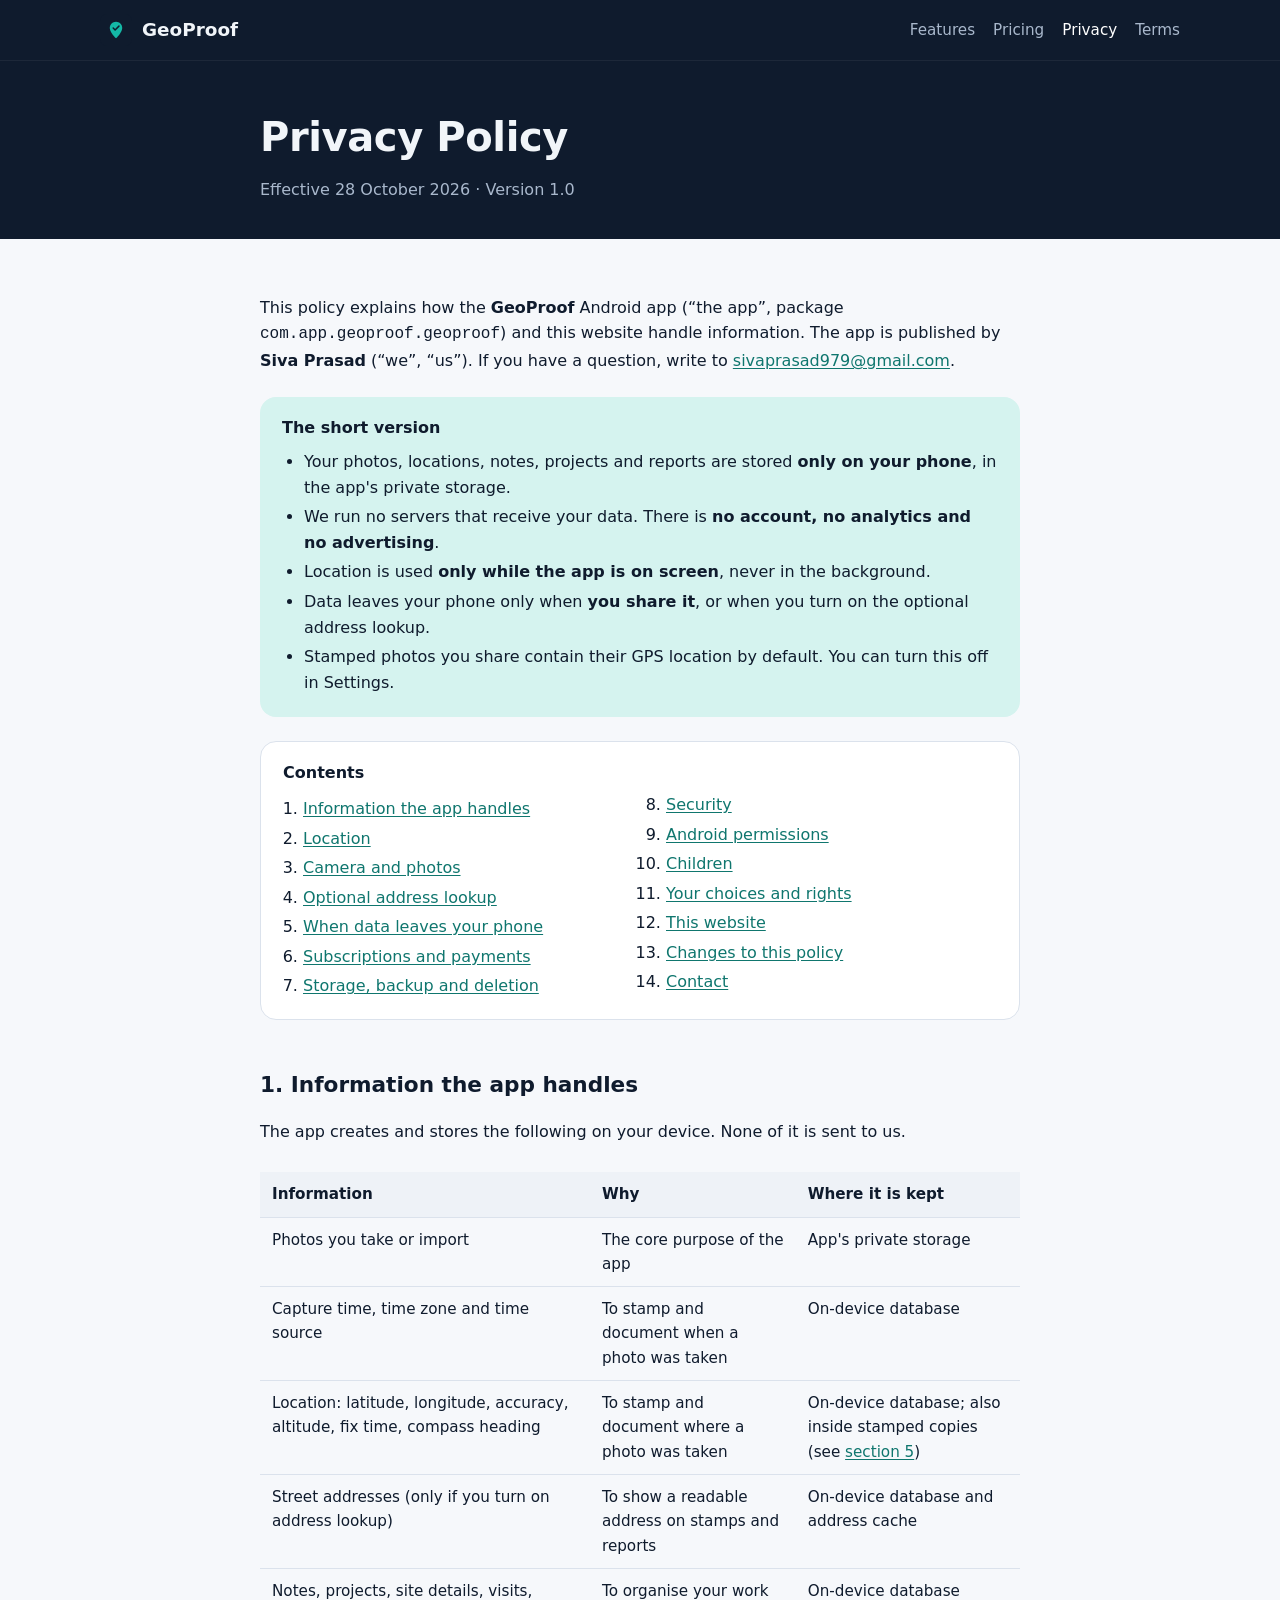
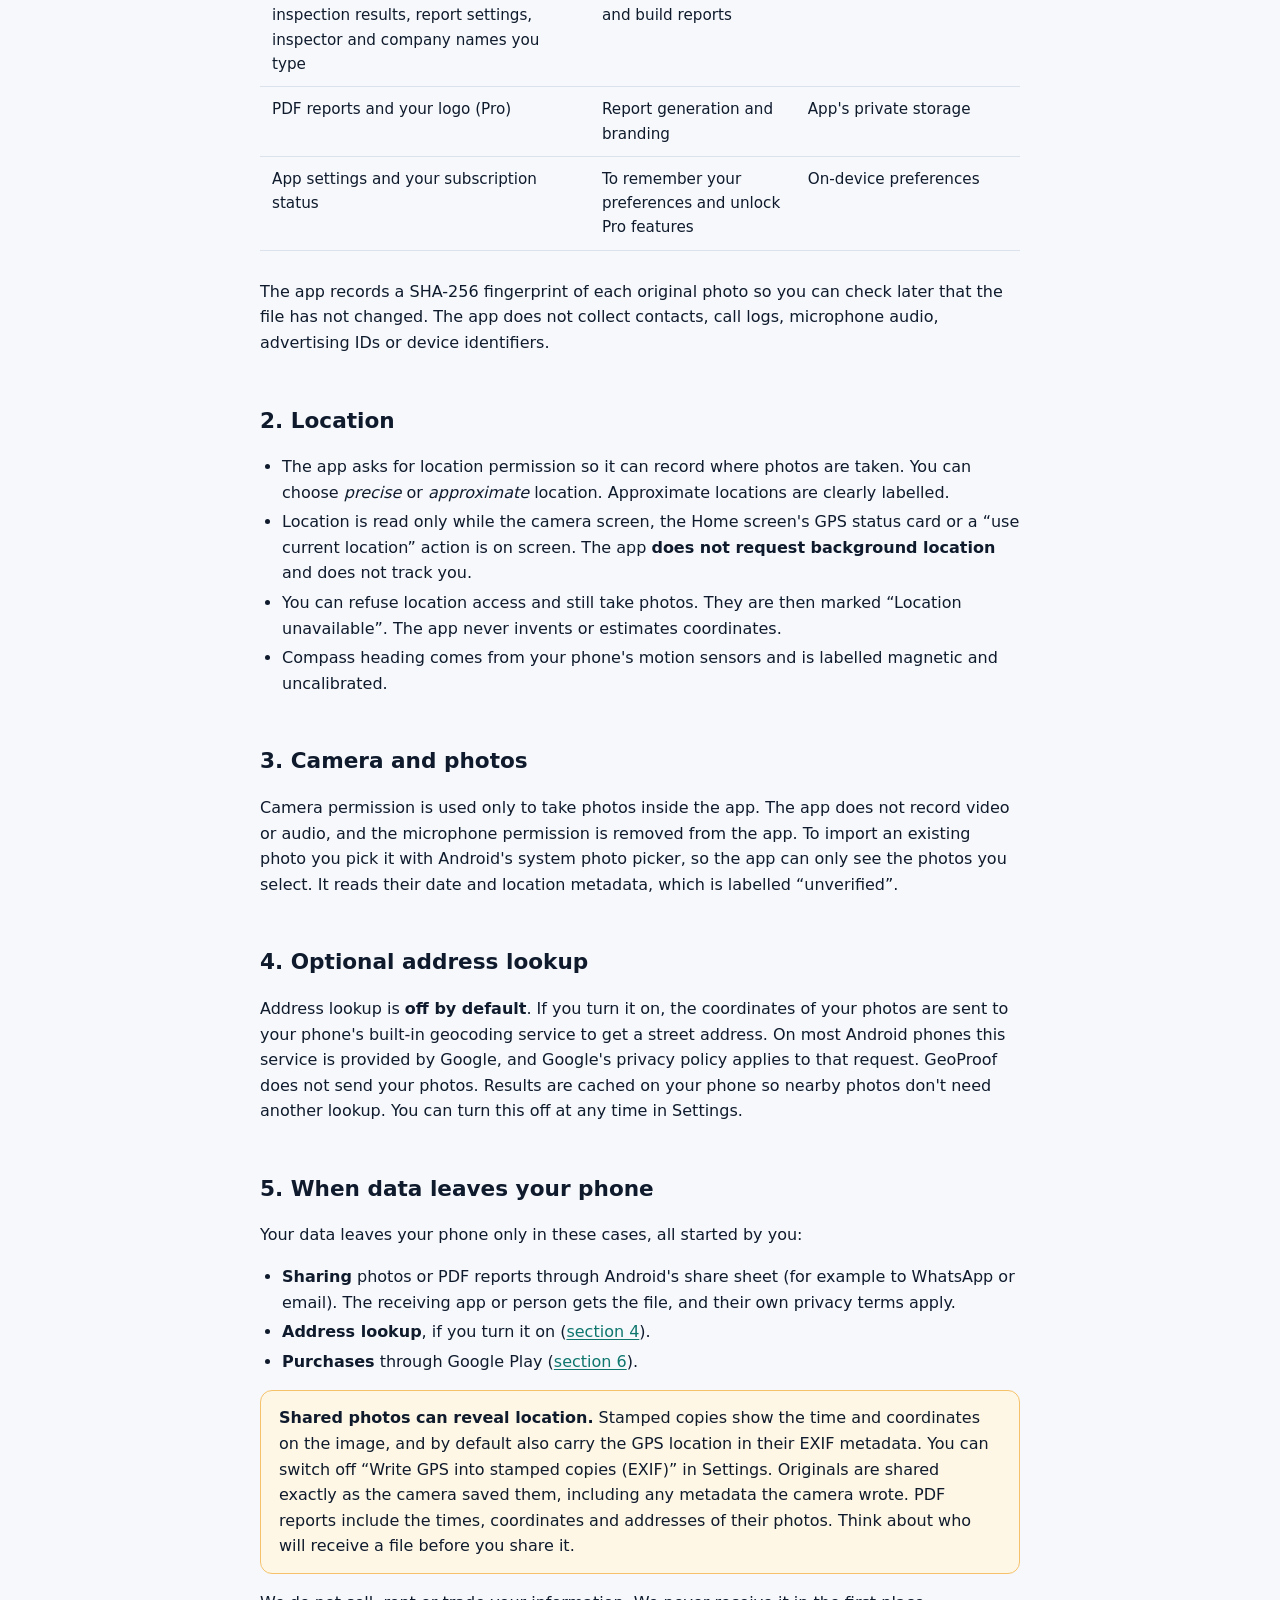
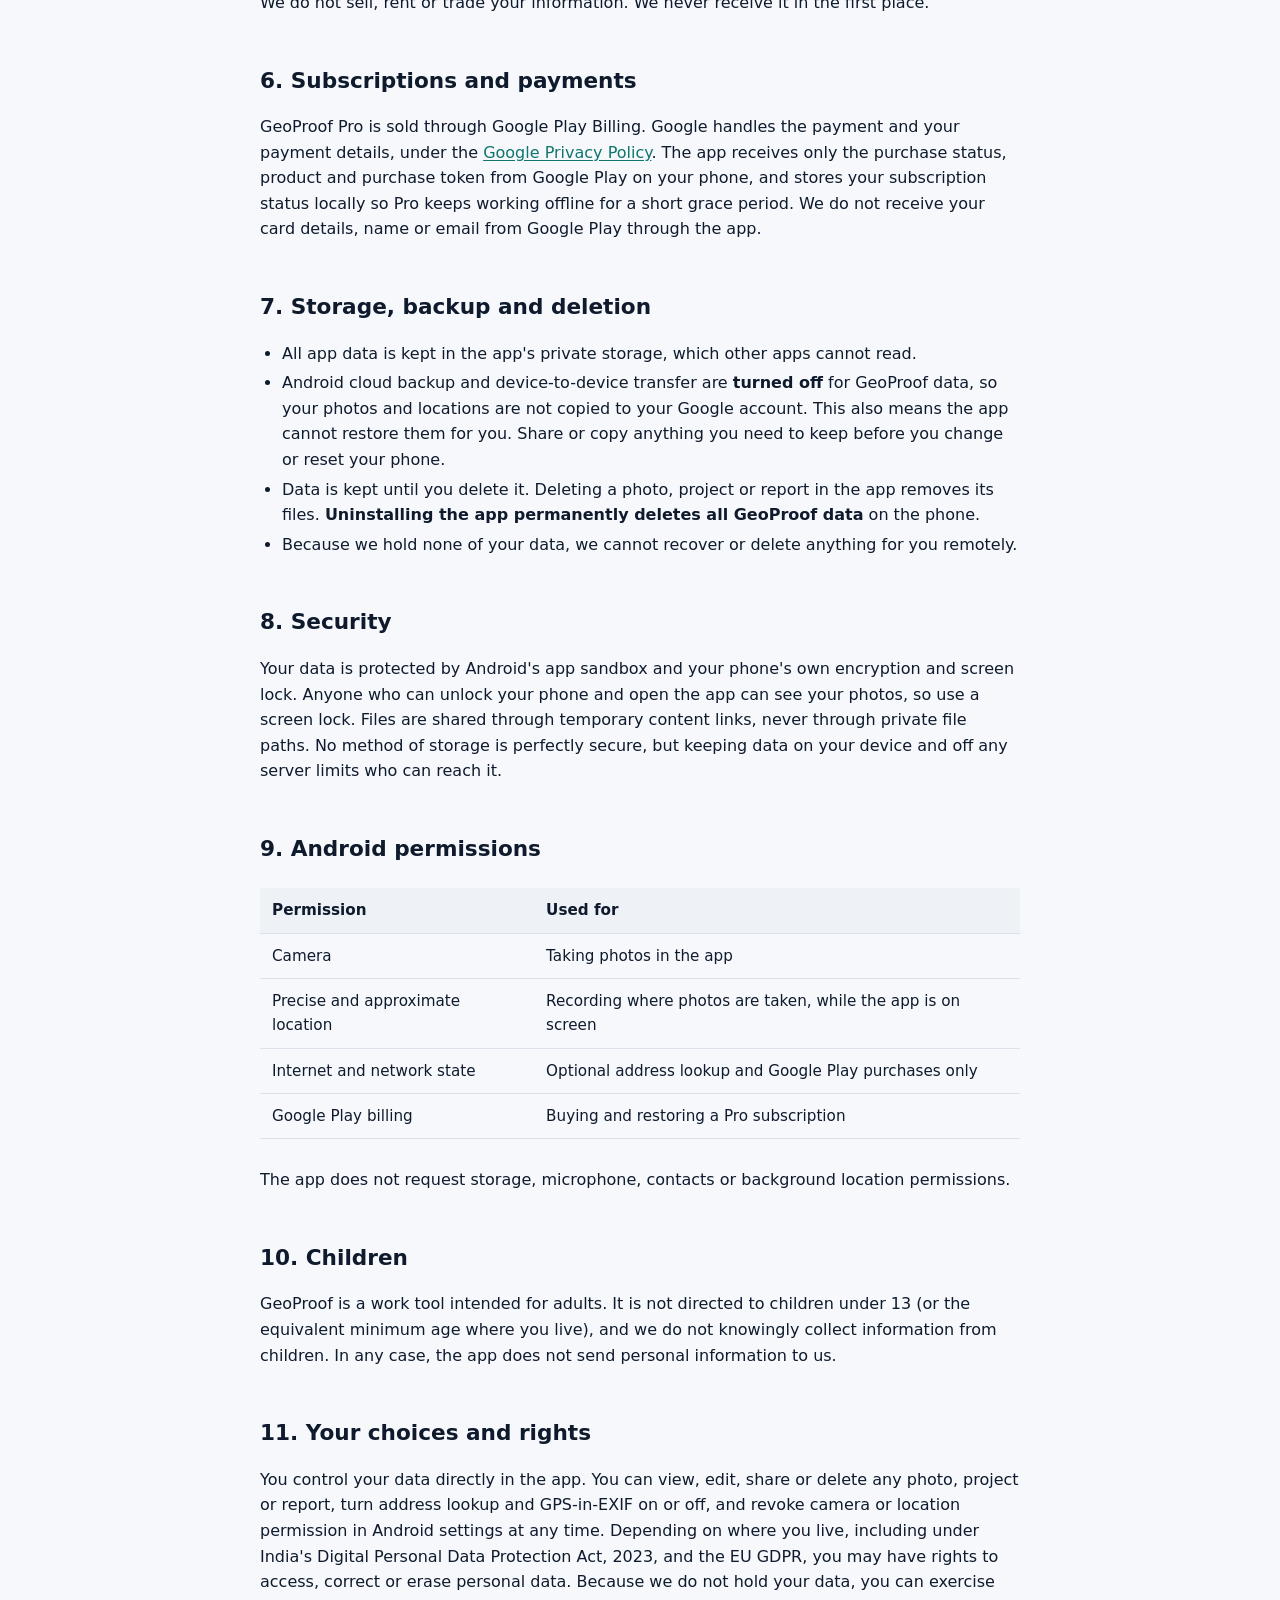
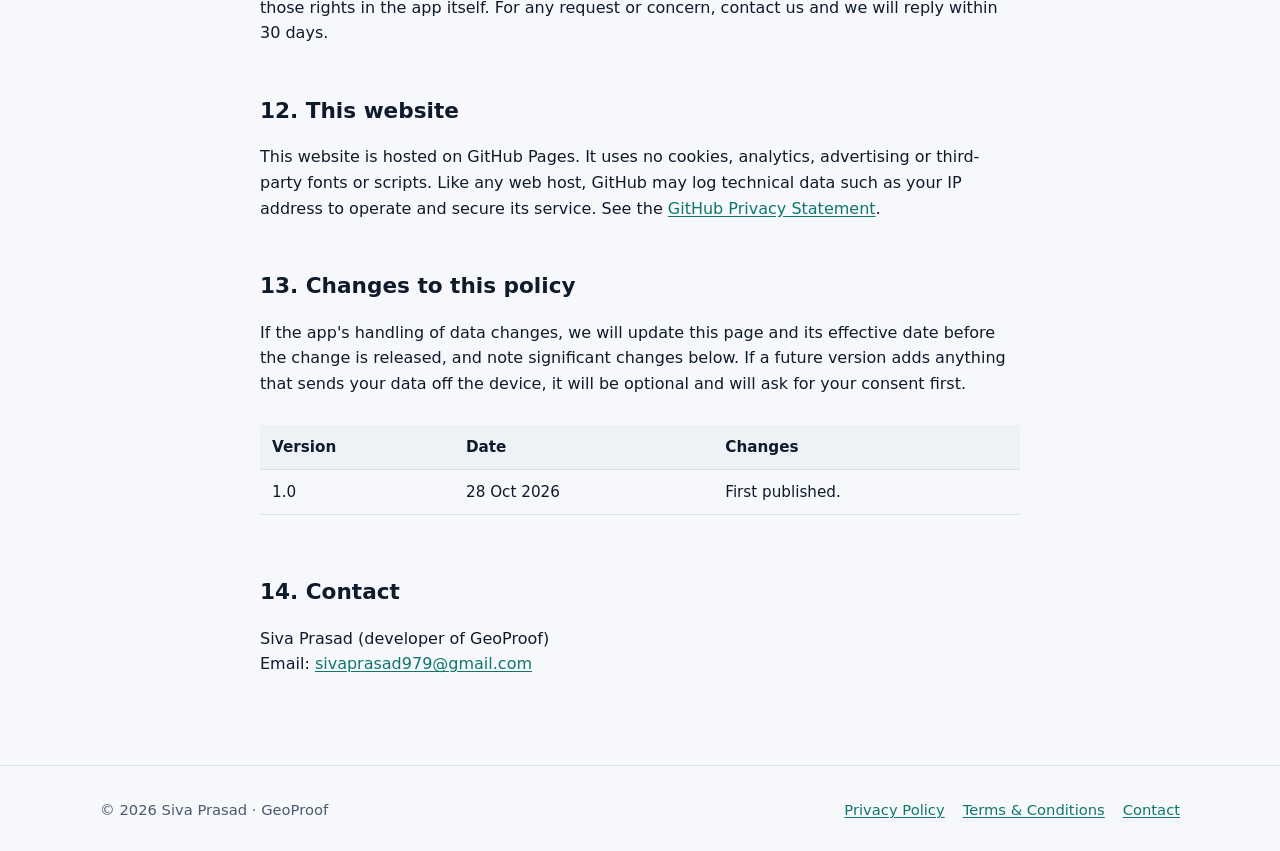
==== privacy.html @ 5bcc2a00 "Add GeoProof website, Privacy Policy and Terms Static site for GitHub Pages: landing page, privacy p" ====
<!doctype html>
<html lang="en">
<head>
  <meta charset="utf-8">
  <meta name="viewport" content="width=device-width, initial-scale=1">
  <title>Privacy Policy — GeoProof</title>
  <meta name="description" content="How the GeoProof app handles photos, location and other data. No account, no cloud upload, no analytics.">
  <meta name="theme-color" content="#0F1B2D">
  <link rel="icon" href="assets/icon.svg" type="image/svg+xml">
  <link rel="stylesheet" href="assets/style.css">
</head>
<body>
<a class="skip" href="#main">Skip to content</a>

<header class="site-header">
  <div class="wrap">
    <a class="brand" href="./"><img src="assets/icon.svg" alt="" width="32" height="32">GeoProof</a>
    <nav class="nav" aria-label="Main">
      <a href="./#features">Features</a>
      <a href="./#pricing">Pricing</a>
      <a href="privacy.html" aria-current="page">Privacy</a>
      <a href="terms.html">Terms</a>
    </nav>
  </div>
</header>

<main id="main">
  <div class="doc-hero">
    <div class="narrow">
      <h1>Privacy Policy</h1>
      <p>Effective 28 October 2026 · Version 1.0</p>
    </div>
  </div>

  <article class="doc narrow">
    <p>This policy explains how the <strong>GeoProof</strong> Android app (“the app”, package
      <code>com.app.geoproof.geoproof</code>) and this website handle information. The app is published by
      <strong>Siva Prasad</strong> (“we”, “us”). If you have a question, write to
      <a href="mailto:sivaprasad979@gmail.com">sivaprasad979@gmail.com</a>.</p>

    <div class="summary">
      <strong>The short version</strong>
      <ul>
        <li>Your photos, locations, notes, projects and reports are stored <strong>only on your phone</strong>, in the app's private storage.</li>
        <li>We run no servers that receive your data. There is <strong>no account, no analytics and no advertising</strong>.</li>
        <li>Location is used <strong>only while the app is on screen</strong>, never in the background.</li>
        <li>Data leaves your phone only when <strong>you share it</strong>, or when you turn on the optional address lookup.</li>
        <li>Stamped photos you share contain their GPS location by default. You can turn this off in Settings.</li>
      </ul>
    </div>

    <nav class="toc" aria-label="Contents">
      <strong>Contents</strong>
      <ol>
        <li><a href="#data">Information the app handles</a></li>
        <li><a href="#location">Location</a></li>
        <li><a href="#camera">Camera and photos</a></li>
        <li><a href="#address">Optional address lookup</a></li>
        <li><a href="#sharing">When data leaves your phone</a></li>
        <li><a href="#purchases">Subscriptions and payments</a></li>
        <li><a href="#storage">Storage, backup and deletion</a></li>
        <li><a href="#security">Security</a></li>
        <li><a href="#permissions">Android permissions</a></li>
        <li><a href="#children">Children</a></li>
        <li><a href="#rights">Your choices and rights</a></li>
        <li><a href="#website">This website</a></li>
        <li><a href="#changes">Changes to this policy</a></li>
        <li><a href="#contact">Contact</a></li>
      </ol>
    </nav>

    <h2 id="data">1. Information the app handles</h2>
    <p>The app creates and stores the following on your device. None of it is sent to us.</p>
    <div class="table-wrap">
      <table>
        <thead><tr><th>Information</th><th>Why</th><th>Where it is kept</th></tr></thead>
        <tbody>
          <tr><td>Photos you take or import</td><td>The core purpose of the app</td><td>App's private storage</td></tr>
          <tr><td>Capture time, time zone and time source</td><td>To stamp and document when a photo was taken</td><td>On-device database</td></tr>
          <tr><td>Location: latitude, longitude, accuracy, altitude, fix time, compass heading</td><td>To stamp and document where a photo was taken</td><td>On-device database; also inside stamped copies (see <a href="#sharing">section 5</a>)</td></tr>
          <tr><td>Street addresses (only if you turn on address lookup)</td><td>To show a readable address on stamps and reports</td><td>On-device database and address cache</td></tr>
          <tr><td>Notes, projects, site details, visits, inspection results, report settings, inspector and company names you type</td><td>To organise your work and build reports</td><td>On-device database</td></tr>
          <tr><td>PDF reports and your logo (Pro)</td><td>Report generation and branding</td><td>App's private storage</td></tr>
          <tr><td>App settings and your subscription status</td><td>To remember your preferences and unlock Pro features</td><td>On-device preferences</td></tr>
        </tbody>
      </table>
    </div>
    <p>The app records a SHA-256 fingerprint of each original photo so you can check later that the file has not changed.
      The app does not collect contacts, call logs, microphone audio, advertising IDs or device identifiers.</p>

    <h2 id="location">2. Location</h2>
    <ul>
      <li>The app asks for location permission so it can record where photos are taken. You can choose
        <em>precise</em> or <em>approximate</em> location. Approximate locations are clearly labelled.</li>
      <li>Location is read only while the camera screen, the Home screen's GPS status card or a
        “use current location” action is on screen. The app <strong>does not request background location</strong>
        and does not track you.</li>
      <li>You can refuse location access and still take photos. They are then marked “Location unavailable”.
        The app never invents or estimates coordinates.</li>
      <li>Compass heading comes from your phone's motion sensors and is labelled magnetic and uncalibrated.</li>
    </ul>

    <h2 id="camera">3. Camera and photos</h2>
    <p>Camera permission is used only to take photos inside the app. The app does not record video or audio, and
      the microphone permission is removed from the app. To import an existing photo you pick it with Android's
      system photo picker, so the app can only see the photos you select. It reads their date and location metadata,
      which is labelled “unverified”.</p>

    <h2 id="address">4. Optional address lookup</h2>
    <p>Address lookup is <strong>off by default</strong>. If you turn it on, the coordinates of your photos are sent to
      your phone's built-in geocoding service to get a street address. On most Android phones this service is
      provided by Google, and Google's privacy policy applies to that request. GeoProof does not send your photos.
      Results are cached on your phone so nearby photos don't need another lookup. You can turn this off at any
      time in Settings.</p>

    <h2 id="sharing">5. When data leaves your phone</h2>
    <p>Your data leaves your phone only in these cases, all started by you:</p>
    <ul>
      <li><strong>Sharing</strong> photos or PDF reports through Android's share sheet (for example to WhatsApp or
        email). The receiving app or person gets the file, and their own privacy terms apply.</li>
      <li><strong>Address lookup</strong>, if you turn it on (<a href="#address">section 4</a>).</li>
      <li><strong>Purchases</strong> through Google Play (<a href="#purchases">section 6</a>).</li>
    </ul>
    <div class="callout">
      <strong>Shared photos can reveal location.</strong> Stamped copies show the time and coordinates on the image,
      and by default also carry the GPS location in their EXIF metadata. You can switch off “Write GPS into stamped
      copies (EXIF)” in Settings. Originals are shared exactly as the camera saved them, including any metadata the camera
      wrote. PDF reports include the times, coordinates and addresses of their photos. Think about who will receive a
      file before you share it.
    </div>
    <p>We do not sell, rent or trade your information. We never receive it in the first place.</p>

    <h2 id="purchases">6. Subscriptions and payments</h2>
    <p>GeoProof Pro is sold through Google Play Billing. Google handles the payment and your payment details, under
      the <a href="https://policies.google.com/privacy" rel="noopener">Google Privacy Policy</a>. The app receives only
      the purchase status, product and purchase token from Google Play on your phone, and stores your subscription
      status locally so Pro keeps working offline for a short grace period. We do not receive your card details, name
      or email from Google Play through the app.</p>

    <h2 id="storage">7. Storage, backup and deletion</h2>
    <ul>
      <li>All app data is kept in the app's private storage, which other apps cannot read.</li>
      <li>Android cloud backup and device-to-device transfer are <strong>turned off</strong> for GeoProof data, so your
        photos and locations are not copied to your Google account. This also means the app cannot restore them
        for you. Share or copy anything you need to keep before you change or reset your phone.</li>
      <li>Data is kept until you delete it. Deleting a photo, project or report in the app removes its files.
        <strong>Uninstalling the app permanently deletes all GeoProof data</strong> on the phone.</li>
      <li>Because we hold none of your data, we cannot recover or delete anything for you remotely.</li>
    </ul>

    <h2 id="security">8. Security</h2>
    <p>Your data is protected by Android's app sandbox and your phone's own encryption and screen lock. Anyone who can
      unlock your phone and open the app can see your photos, so use a screen lock. Files are shared through temporary
      content links, never through private file paths. No method of storage is perfectly secure, but keeping data on
      your device and off any server limits who can reach it.</p>

    <h2 id="permissions">9. Android permissions</h2>
    <div class="table-wrap">
      <table>
        <thead><tr><th>Permission</th><th>Used for</th></tr></thead>
        <tbody>
          <tr><td>Camera</td><td>Taking photos in the app</td></tr>
          <tr><td>Precise and approximate location</td><td>Recording where photos are taken, while the app is on screen</td></tr>
          <tr><td>Internet and network state</td><td>Optional address lookup and Google Play purchases only</td></tr>
          <tr><td>Google Play billing</td><td>Buying and restoring a Pro subscription</td></tr>
        </tbody>
      </table>
    </div>
    <p>The app does not request storage, microphone, contacts or background location permissions.</p>

    <h2 id="children">10. Children</h2>
    <p>GeoProof is a work tool intended for adults. It is not directed to children under 13 (or the equivalent minimum
      age where you live), and we do not knowingly collect information from children. In any case, the app does not
      send personal information to us.</p>

    <h2 id="rights">11. Your choices and rights</h2>
    <p>You control your data directly in the app. You can view, edit, share or delete any photo, project or report,
      turn address lookup and GPS-in-EXIF on or off, and revoke camera or location permission in Android settings at any
      time. Depending on where you live, including under India's Digital Personal Data Protection Act, 2023, and the EU
      GDPR, you may have rights to access, correct or erase personal data. Because we do not hold your data, you can
      exercise those rights in the app itself. For any request or concern, contact us and we will reply within 30 days.</p>

    <h2 id="website">12. This website</h2>
    <p>This website is hosted on GitHub Pages. It uses no cookies, analytics, advertising or third-party fonts or
      scripts. Like any web host, GitHub may log technical data such as your IP address to operate and secure its
      service. See the <a href="https://docs.github.com/en/site-policy/privacy-policies/github-general-privacy-statement" rel="noopener">GitHub Privacy Statement</a>.</p>

    <h2 id="changes">13. Changes to this policy</h2>
    <p>If the app's handling of data changes, we will update this page and its effective date before the change is
      released, and note significant changes below. If a future version adds anything that sends your data off the
      device, it will be optional and will ask for your consent first.</p>
    <div class="table-wrap">
      <table>
        <thead><tr><th>Version</th><th>Date</th><th>Changes</th></tr></thead>
        <tbody>
          <tr><td>1.0</td><td>28 Oct 2026</td><td>First published.</td></tr>
        </tbody>
      </table>
    </div>

    <h2 id="contact">14. Contact</h2>
    <p>Siva Prasad (developer of GeoProof)<br>
      Email: <a href="mailto:sivaprasad979@gmail.com">sivaprasad979@gmail.com</a></p>
  </article>
</main>

<footer class="site-footer">
  <div class="wrap">
    <span>© 2026 Siva Prasad · GeoProof</span>
    <nav aria-label="Legal">
      <a href="privacy.html" aria-current="page">Privacy Policy</a>
      <a href="terms.html">Terms &amp; Conditions</a>
      <a href="mailto:sivaprasad979@gmail.com">Contact</a>
    </nav>
  </div>
</footer>
</body>
</html>
---- assets/style.css ----
/* GeoProof website. No external fonts, scripts or trackers by design. */
:root {
  --bg: #f6f8fb;
  --surface: #ffffff;
  --surface-2: #eef2f7;
  --text: #0f1b2d;
  --muted: #4a5a70;
  --border: #dbe2ec;
  --accent: #0f766e;
  --accent-strong: #0b5e58;
  --accent-soft: #d5f3ef;
  --hero-bg: #0f1b2d;
  --hero-text: #f1f5f9;
  --hero-muted: #a9b8cc;
  --teal: #14b8a6;
  --warn-bg: #fff7e6;
  --warn-border: #f5c26b;
  --radius: 16px;
  --shadow: 0 1px 2px rgb(15 27 45 / 6%), 0 8px 24px rgb(15 27 45 / 8%);
  color-scheme: light;
}

@media (prefers-color-scheme: dark) {
  :root {
    --bg: #0b1422;
    --surface: #13213a;
    --surface-2: #16263d;
    --text: #e8eef6;
    --muted: #a9b8cc;
    --border: #22344f;
    --accent: #2dd4bf;
    --accent-strong: #5eead4;
    --accent-soft: #123b3d;
    --hero-bg: #0f1b2d;
    --warn-bg: #2a2212;
    --warn-border: #8a6a24;
    --shadow: 0 1px 2px rgb(0 0 0 / 30%), 0 8px 24px rgb(0 0 0 / 25%);
    color-scheme: dark;
  }
}

*, *::before, *::after { box-sizing: border-box; }

html { -webkit-text-size-adjust: 100%; }

body {
  margin: 0;
  background: var(--bg);
  color: var(--text);
  font: 16px/1.6 system-ui, -apple-system, "Segoe UI", Roboto, "Noto Sans", "Noto Sans Telugu", sans-serif;
}

img { max-width: 100%; height: auto; display: block; }

a { color: var(--accent); text-underline-offset: 2px; }
a:hover { color: var(--accent-strong); }

:focus-visible { outline: 3px solid var(--teal); outline-offset: 2px; border-radius: 4px; }

.skip {
  position: absolute; left: -999px; top: 8px;
  background: var(--surface); padding: 8px 12px; border-radius: 8px;
}
.skip:focus { left: 8px; z-index: 10; }

.wrap { width: min(1080px, 100% - 32px); margin-inline: auto; }
.narrow { width: min(760px, 100% - 32px); margin-inline: auto; }

/* Header */
.site-header {
  background: var(--hero-bg);
  color: var(--hero-text);
  border-bottom: 1px solid rgb(255 255 255 / 6%);
}
.site-header .wrap {
  display: flex; align-items: center; justify-content: space-between;
  gap: 16px; padding-block: 14px; flex-wrap: wrap;
}
.brand {
  display: flex; align-items: center; gap: 10px;
  color: var(--hero-text); text-decoration: none; font-weight: 700; font-size: 1.15rem;
}
.brand img { width: 32px; height: 32px; }
.brand:hover { color: #fff; }
.nav { display: flex; gap: 4px 18px; flex-wrap: wrap; }
.nav a { color: var(--hero-muted); text-decoration: none; font-size: .95rem; }
.nav a:hover, .nav a[aria-current="page"] { color: #fff; }

/* Hero */
.hero { background: var(--hero-bg); color: var(--hero-text); padding: 56px 0 72px; overflow: hidden; }
.hero .wrap { display: grid; grid-template-columns: 1.15fr .85fr; gap: 48px; align-items: center; }
.eyebrow {
  display: inline-block; font-size: .8rem; letter-spacing: .08em; text-transform: uppercase;
  color: var(--teal); font-weight: 700; margin-bottom: 12px;
}
.hero h1 { font-size: clamp(2rem, 5vw, 3.2rem); line-height: 1.12; margin: 0 0 16px; letter-spacing: -.02em; }
.hero p.lead { color: var(--hero-muted); font-size: 1.15rem; margin: 0 0 28px; max-width: 34em; }
.cta { display: flex; gap: 12px; flex-wrap: wrap; align-items: center; }
.btn {
  display: inline-flex; align-items: center; gap: 8px;
  padding: 12px 20px; border-radius: 12px; font-weight: 600; text-decoration: none;
  border: 1px solid transparent;
}
.btn-primary { background: var(--teal); color: #062925; }
.btn-primary:hover { background: #2dd4bf; color: #062925; }
.btn-ghost { border-color: rgb(255 255 255 / 20%); color: var(--hero-text); }
.btn-ghost:hover { border-color: rgb(255 255 255 / 45%); color: #fff; }
.badge-soon {
  font-size: .85rem; color: var(--hero-muted); padding: 6px 10px;
  border: 1px dashed rgb(255 255 255 / 25%); border-radius: 999px;
}
.trust { display: flex; flex-wrap: wrap; gap: 8px 20px; margin-top: 28px; padding: 0; list-style: none; color: var(--hero-muted); font-size: .92rem; }
.trust li::before { content: "✓ "; color: var(--teal); font-weight: 700; }

.phone {
  justify-self: center; width: min(300px, 100%);
  border-radius: 34px; padding: 10px; background: #050b14;
  box-shadow: 0 30px 60px rgb(0 0 0 / 45%), inset 0 0 0 1px rgb(255 255 255 / 8%);
}
.phone img { border-radius: 26px; aspect-ratio: 540 / 1100; }

/* Sections */
section { padding: 72px 0; }
section.alt { background: var(--surface-2); }
.section-head { max-width: 640px; margin-bottom: 36px; }
.section-head h2 { font-size: clamp(1.6rem, 3.5vw, 2.2rem); line-height: 1.2; margin: 0 0 10px; letter-spacing: -.01em; }
.section-head p { color: var(--muted); margin: 0; font-size: 1.05rem; }

.grid { display: grid; gap: 16px; grid-template-columns: repeat(3, 1fr); }
.card {
  background: var(--surface); border: 1px solid var(--border); border-radius: var(--radius);
  padding: 22px; box-shadow: var(--shadow);
}
.card h3 { margin: 10px 0 6px; font-size: 1.08rem; }
.card p { margin: 0; color: var(--muted); font-size: .97rem; }
.icon {
  width: 40px; height: 40px; border-radius: 10px; display: grid; place-items: center;
  background: var(--accent-soft); color: var(--accent);
}
.icon svg { width: 22px; height: 22px; }

.shots { display: grid; grid-template-columns: repeat(4, 1fr); gap: 20px; }
.shots figure { margin: 0; }
.shots img {
  border-radius: 20px; border: 1px solid var(--border); box-shadow: var(--shadow);
  aspect-ratio: 540 / 1100; width: 100%;
}
.shots figcaption { text-align: center; color: var(--muted); font-size: .9rem; margin-top: 10px; }

.split { display: grid; grid-template-columns: 1fr 1fr; gap: 40px; align-items: start; }
.checklist { list-style: none; padding: 0; margin: 0; display: grid; gap: 12px; }
.checklist li { padding-left: 30px; position: relative; }
.checklist li::before {
  content: ""; position: absolute; left: 0; top: .3em; width: 18px; height: 18px; border-radius: 50%;
  background: var(--accent-soft) url("data:image/svg+xml,%3Csvg xmlns='http://www.w3.org/2000/svg' viewBox='0 0 24 24'%3E%3Cpath d='M6 12.5l4 4 8-9' fill='none' stroke='%230f766e' stroke-width='3' stroke-linecap='round' stroke-linejoin='round'/%3E%3C/svg%3E") center/12px no-repeat;
}
.stamp-demo {
  background: #1b2433; border-radius: var(--radius); padding: 20px; color: #fff;
  font: 600 .95rem/1.5 ui-monospace, "Cascadia Mono", Consolas, monospace;
  border: 1px solid var(--border);
}
.stamp-demo .row { background: rgb(0 0 0 / 55%); border-radius: 8px; padding: 10px 12px; margin-top: 10px; }
.stamp-demo .warn { color: #fbbf24; }
.stamp-demo small { display: block; color: #94a3b8; font: 400 .85rem/1.4 system-ui, sans-serif; margin-bottom: 4px; }

/* Pricing */
.plans { display: grid; grid-template-columns: repeat(3, 1fr); gap: 16px; }
.plan h3 { margin: 0 0 4px; }
.price { font-size: 2rem; font-weight: 800; margin: 6px 0 2px; letter-spacing: -.02em; }
.price small { font-size: .95rem; font-weight: 500; color: var(--muted); }
.plan ul { padding-left: 18px; margin: 14px 0 0; color: var(--muted); }
.plan.featured { border: 2px solid var(--accent); }
.note { color: var(--muted); font-size: .9rem; margin-top: 18px; }

/* Legal pages */
.doc-hero { background: var(--hero-bg); color: var(--hero-text); padding: 44px 0 36px; }
.doc-hero h1 { margin: 0 0 8px; font-size: clamp(1.8rem, 4vw, 2.5rem); letter-spacing: -.01em; }
.doc-hero p { margin: 0; color: var(--hero-muted); }
.doc { padding: 40px 0 72px; }
.doc h2 { font-size: 1.35rem; margin: 40px 0 10px; padding-top: 8px; scroll-margin-top: 16px; }
.doc h3 { font-size: 1.08rem; margin: 24px 0 8px; }
.doc p, .doc li { color: var(--text); }
.doc ul { padding-left: 22px; }
.doc li { margin: 4px 0; }
.toc {
  background: var(--surface); border: 1px solid var(--border); border-radius: var(--radius); padding: 18px 22px;
}
.toc strong { display: block; margin-bottom: 6px; }
.toc ol { margin: 0; padding-left: 20px; columns: 2; column-gap: 32px; }
.summary {
  background: var(--accent-soft); border-radius: var(--radius); padding: 18px 22px; margin: 24px 0;
}
.summary ul { margin: 8px 0 0; }
.callout {
  background: var(--warn-bg); border: 1px solid var(--warn-border); border-radius: 12px; padding: 14px 18px; margin: 16px 0;
}
.table-wrap { overflow-x: auto; }
table { width: 100%; border-collapse: collapse; font-size: .95rem; margin: 12px 0; }
th, td { text-align: left; padding: 10px 12px; border-bottom: 1px solid var(--border); vertical-align: top; }
th { background: var(--surface-2); font-weight: 600; }

/* Footer */
.site-footer { border-top: 1px solid var(--border); padding: 32px 0; color: var(--muted); font-size: .92rem; }
.site-footer .wrap { display: flex; justify-content: space-between; gap: 16px; flex-wrap: wrap; }
.site-footer nav { display: flex; gap: 18px; flex-wrap: wrap; }

@media (max-width: 860px) {
  .hero .wrap, .split { grid-template-columns: 1fr; }
  .phone { width: min(260px, 80%); }
  .grid, .plans { grid-template-columns: 1fr; }
  .shots { grid-template-columns: repeat(2, 1fr); }
  .toc ol { columns: 1; }
  section { padding: 56px 0; }
}

@media print {
  .site-header, .site-footer, .toc, .skip { display: none; }
  .doc-hero { background: none; color: #000; padding: 0; }
  .doc-hero p { color: #333; }
  body { background: #fff; color: #000; }
}
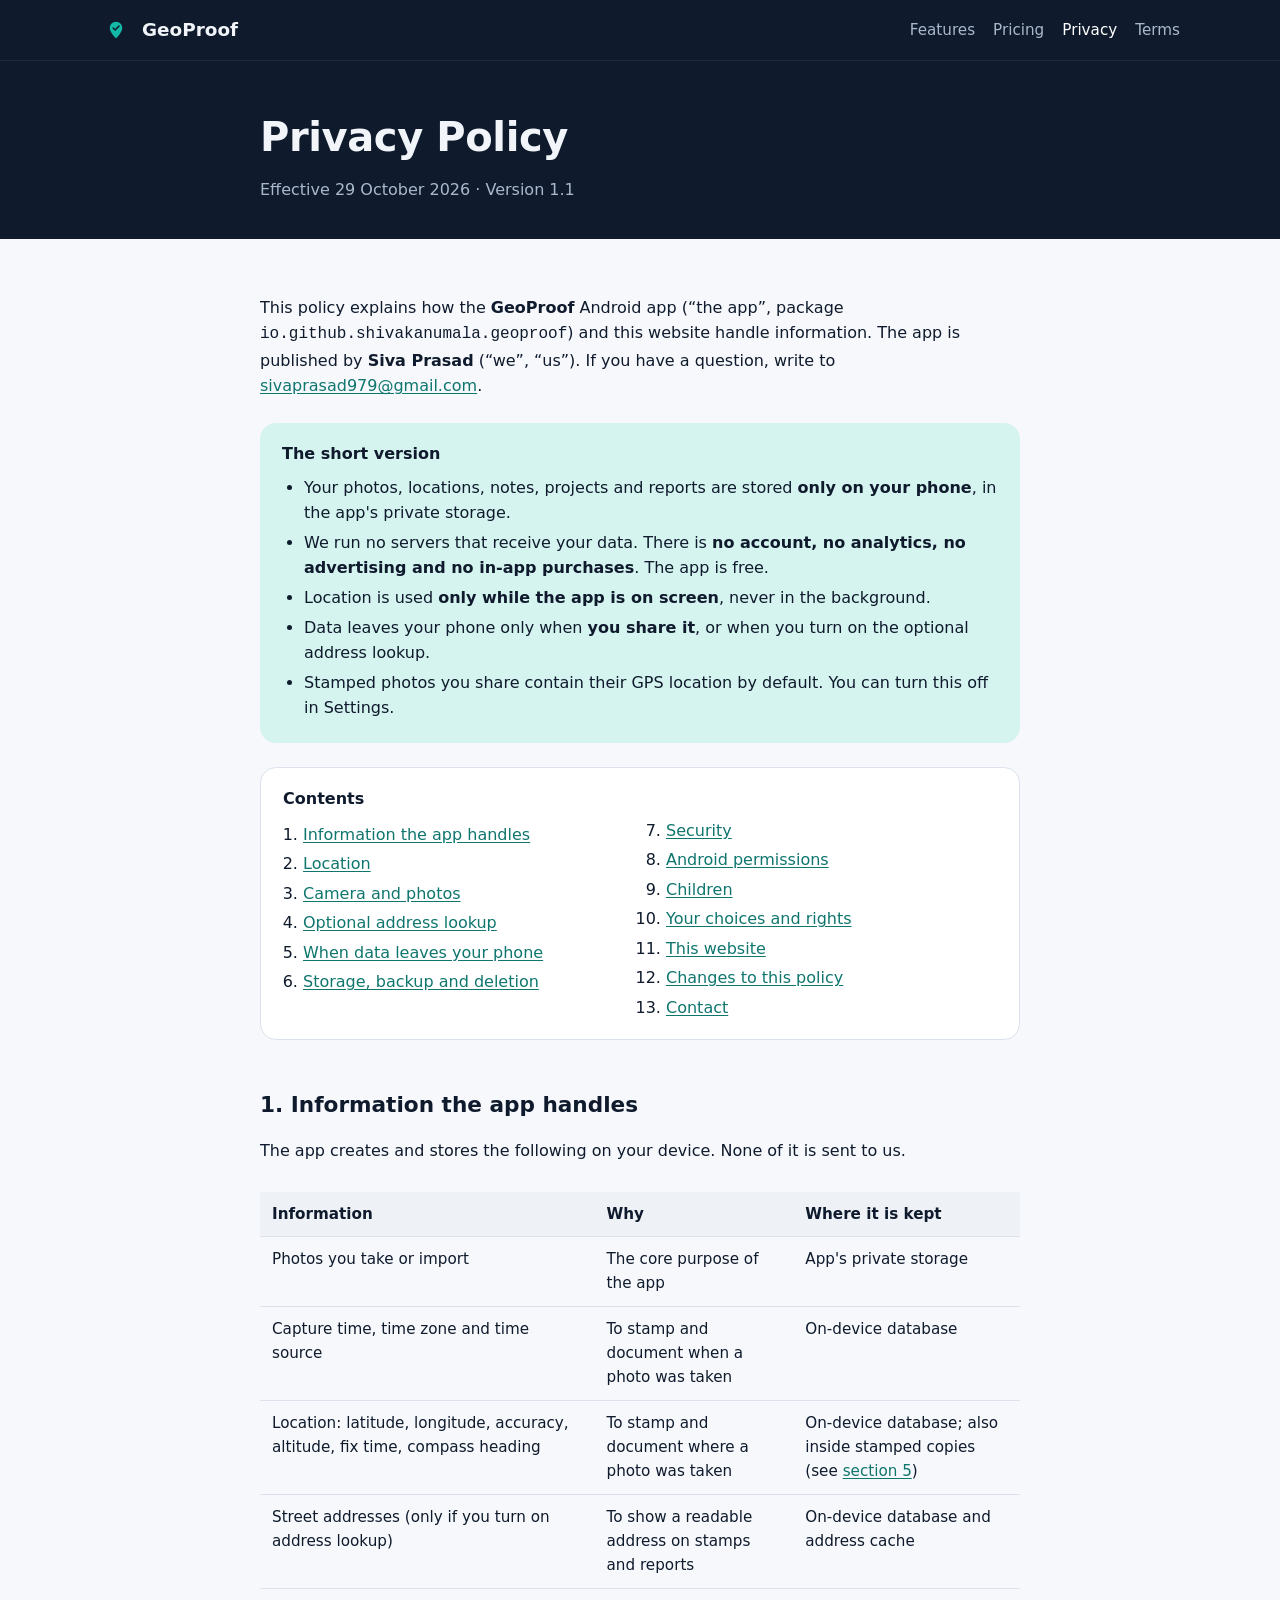
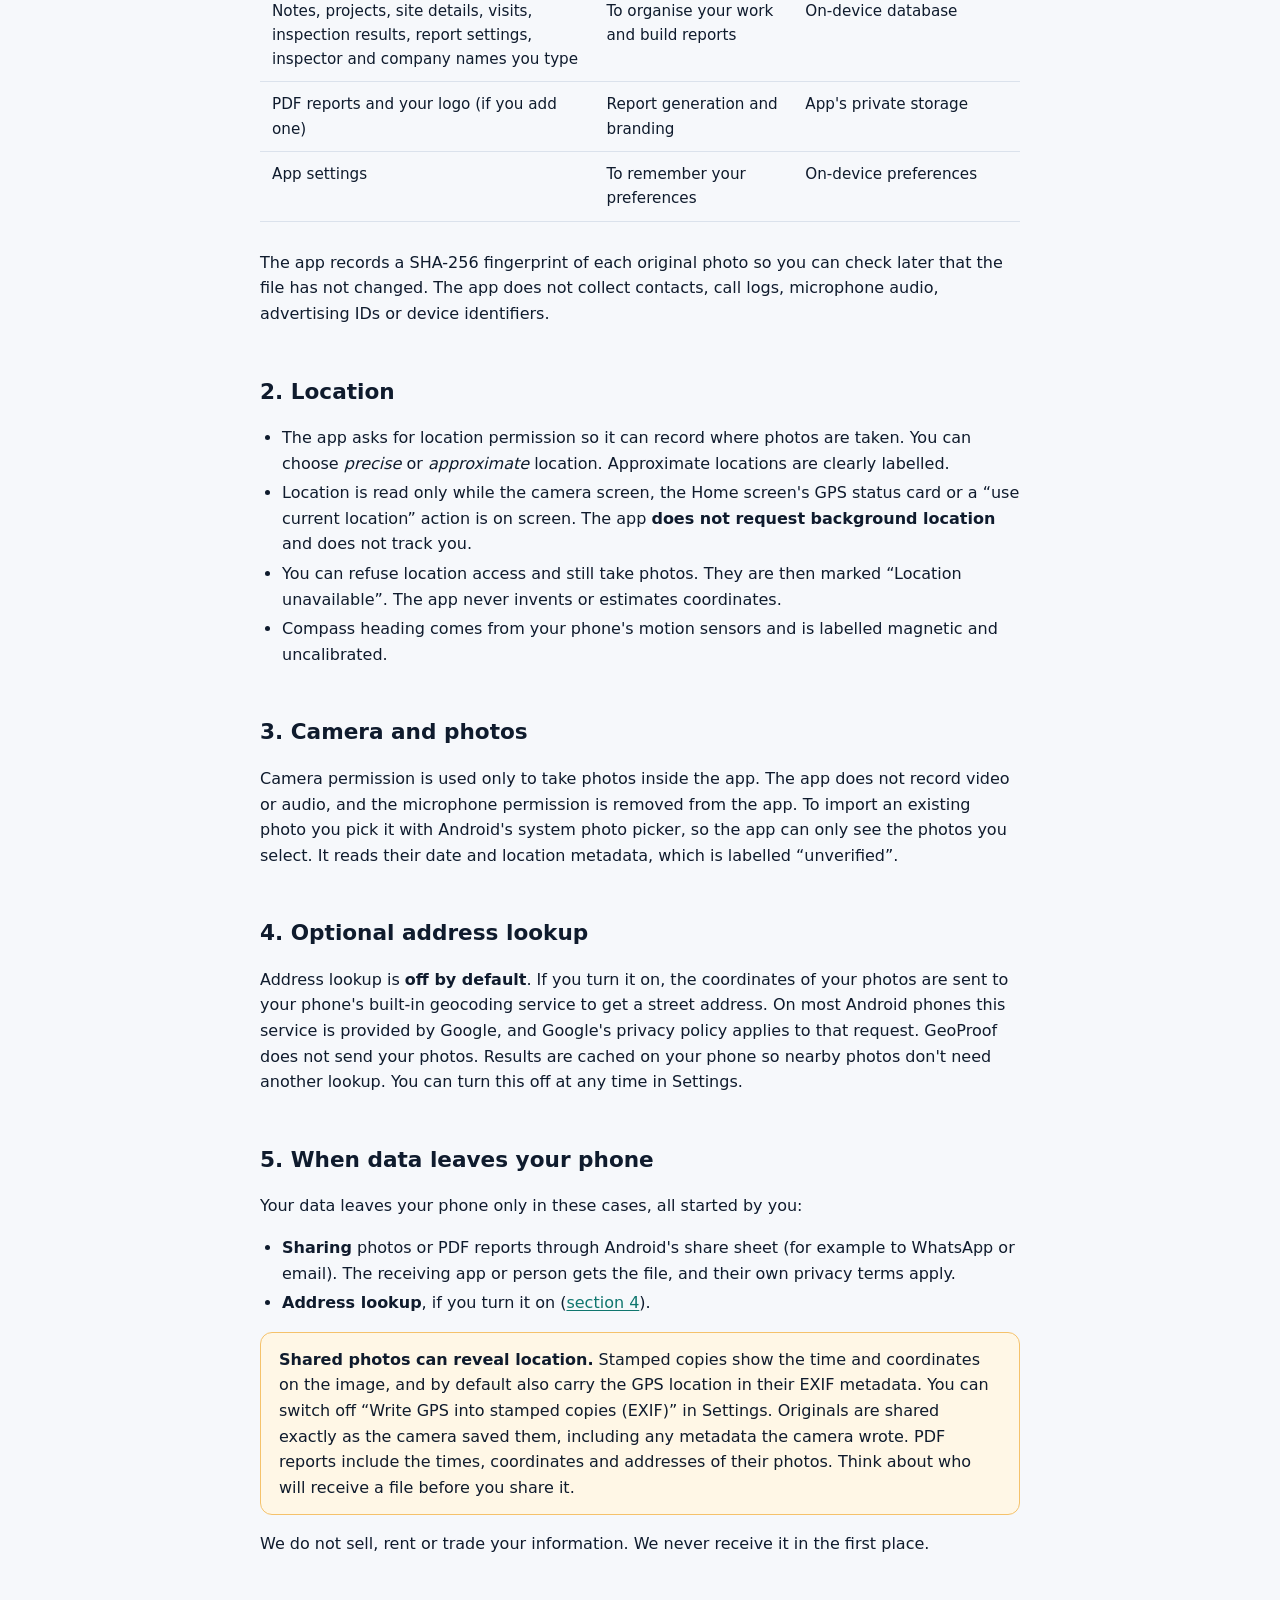
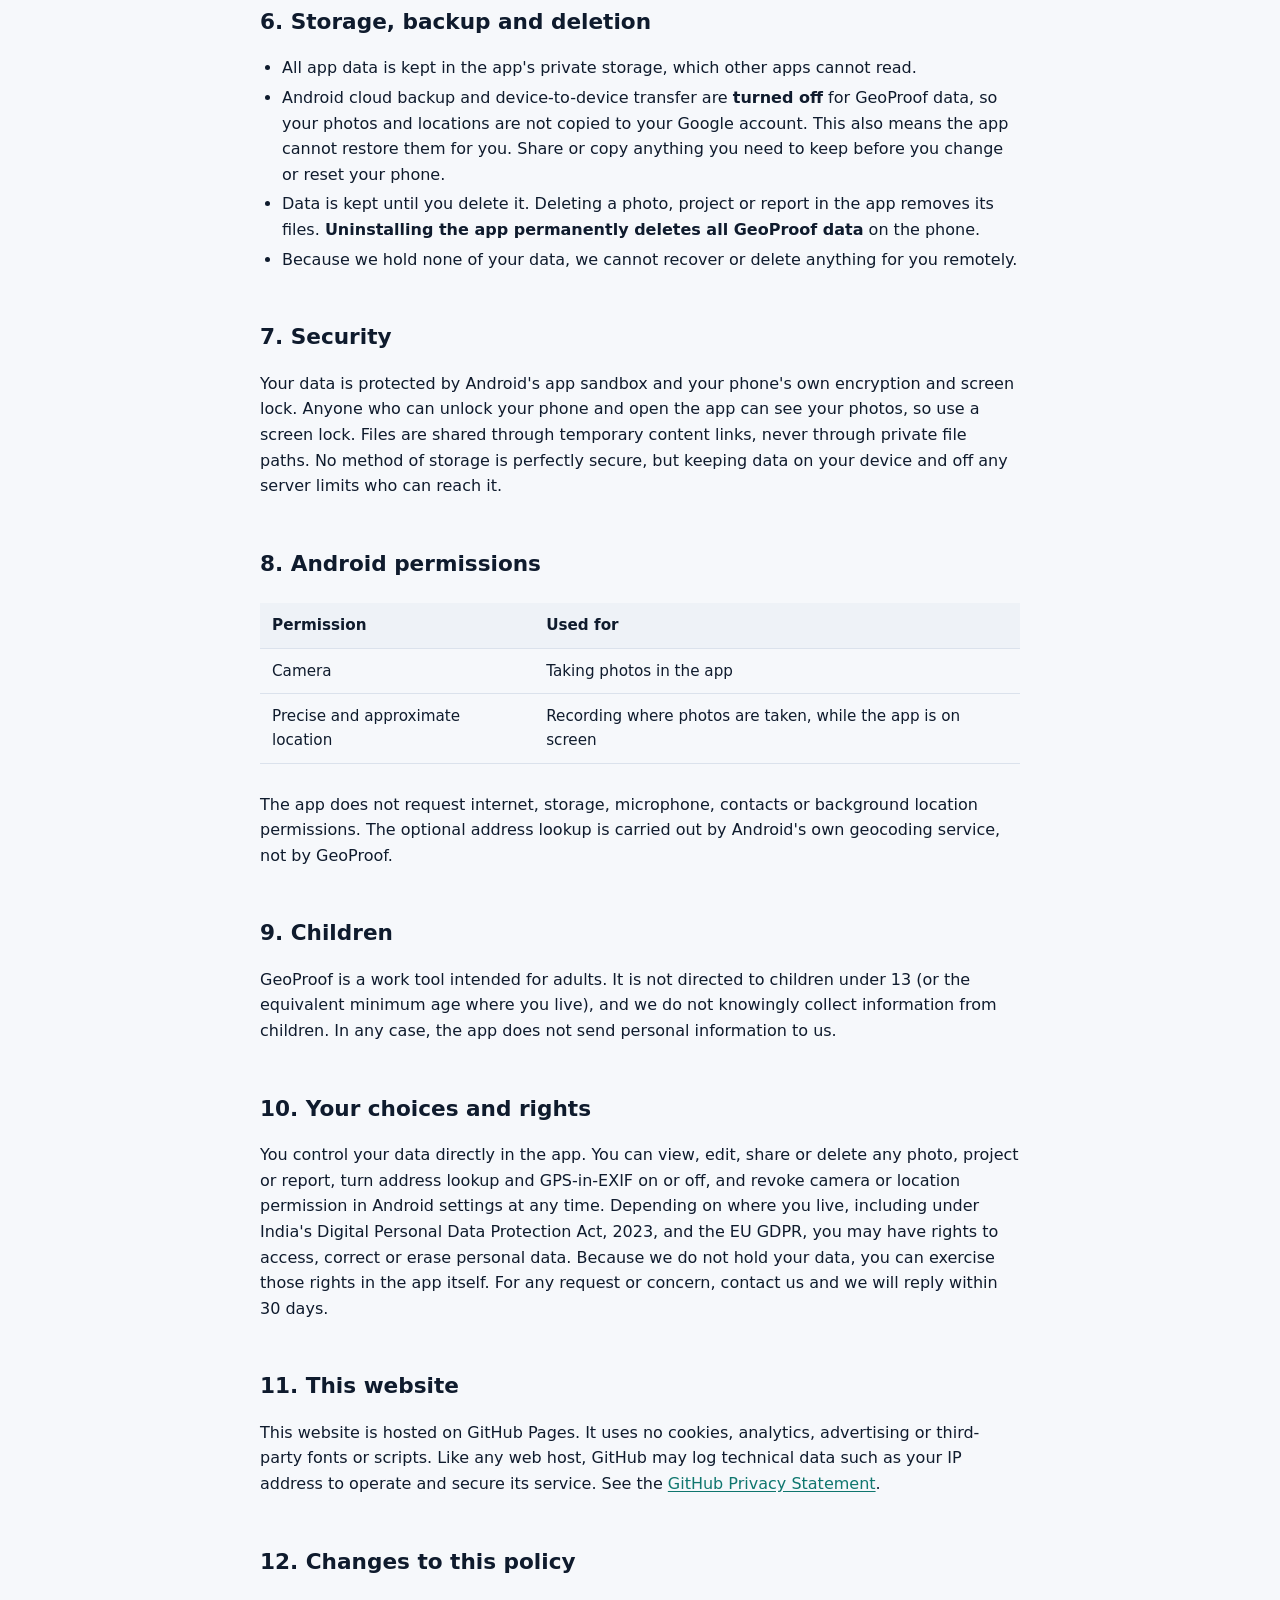
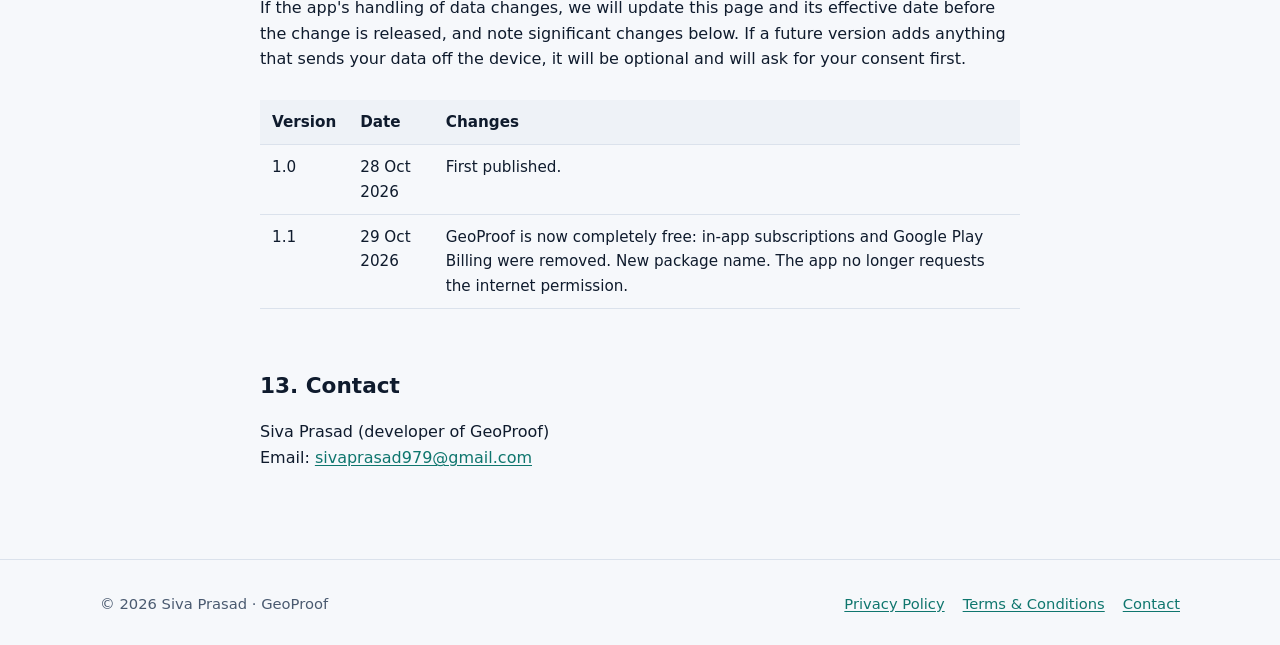
==== commit 4acd6690: "Make GeoProof free: update privacy policy and terms to v1.1 - Remove Pro subscriptions, pricing and " ====
--- a/privacy.html
+++ b/privacy.html
@@ -28,13 +28,13 @@
   <div class="doc-hero">
     <div class="narrow">
       <h1>Privacy Policy</h1>
-      <p>Effective 28 October 2026 · Version 1.0</p>
+      <p>Effective 29 October 2026 · Version 1.1</p>
     </div>
   </div>
 
   <article class="doc narrow">
     <p>This policy explains how the <strong>GeoProof</strong> Android app (“the app”, package
-      <code>com.app.geoproof.geoproof</code>) and this website handle information. The app is published by
+      <code>io.github.shivakanumala.geoproof</code>) and this website handle information. The app is published by
       <strong>Siva Prasad</strong> (“we”, “us”). If you have a question, write to
       <a href="mailto:sivaprasad979@gmail.com">sivaprasad979@gmail.com</a>.</p>
 
@@ -42,7 +42,7 @@
       <strong>The short version</strong>
       <ul>
         <li>Your photos, locations, notes, projects and reports are stored <strong>only on your phone</strong>, in the app's private storage.</li>
-        <li>We run no servers that receive your data. There is <strong>no account, no analytics and no advertising</strong>.</li>
+        <li>We run no servers that receive your data. There is <strong>no account, no analytics, no advertising and no in-app purchases</strong>. The app is free.</li>
         <li>Location is used <strong>only while the app is on screen</strong>, never in the background.</li>
         <li>Data leaves your phone only when <strong>you share it</strong>, or when you turn on the optional address lookup.</li>
         <li>Stamped photos you share contain their GPS location by default. You can turn this off in Settings.</li>
@@ -57,7 +57,6 @@
         <li><a href="#camera">Camera and photos</a></li>
         <li><a href="#address">Optional address lookup</a></li>
         <li><a href="#sharing">When data leaves your phone</a></li>
-        <li><a href="#purchases">Subscriptions and payments</a></li>
         <li><a href="#storage">Storage, backup and deletion</a></li>
         <li><a href="#security">Security</a></li>
         <li><a href="#permissions">Android permissions</a></li>
@@ -80,8 +79,8 @@
           <tr><td>Location: latitude, longitude, accuracy, altitude, fix time, compass heading</td><td>To stamp and document where a photo was taken</td><td>On-device database; also inside stamped copies (see <a href="#sharing">section 5</a>)</td></tr>
           <tr><td>Street addresses (only if you turn on address lookup)</td><td>To show a readable address on stamps and reports</td><td>On-device database and address cache</td></tr>
           <tr><td>Notes, projects, site details, visits, inspection results, report settings, inspector and company names you type</td><td>To organise your work and build reports</td><td>On-device database</td></tr>
-          <tr><td>PDF reports and your logo (Pro)</td><td>Report generation and branding</td><td>App's private storage</td></tr>
-          <tr><td>App settings and your subscription status</td><td>To remember your preferences and unlock Pro features</td><td>On-device preferences</td></tr>
+          <tr><td>PDF reports and your logo (if you add one)</td><td>Report generation and branding</td><td>App's private storage</td></tr>
+          <tr><td>App settings</td><td>To remember your preferences</td><td>On-device preferences</td></tr>
         </tbody>
       </table>
     </div>
@@ -119,7 +118,6 @@
       <li><strong>Sharing</strong> photos or PDF reports through Android's share sheet (for example to WhatsApp or
         email). The receiving app or person gets the file, and their own privacy terms apply.</li>
       <li><strong>Address lookup</strong>, if you turn it on (<a href="#address">section 4</a>).</li>
-      <li><strong>Purchases</strong> through Google Play (<a href="#purchases">section 6</a>).</li>
     </ul>
     <div class="callout">
       <strong>Shared photos can reveal location.</strong> Stamped copies show the time and coordinates on the image,
@@ -130,14 +128,7 @@
     </div>
     <p>We do not sell, rent or trade your information. We never receive it in the first place.</p>
 
-    <h2 id="purchases">6. Subscriptions and payments</h2>
-    <p>GeoProof Pro is sold through Google Play Billing. Google handles the payment and your payment details, under
-      the <a href="https://policies.google.com/privacy" rel="noopener">Google Privacy Policy</a>. The app receives only
-      the purchase status, product and purchase token from Google Play on your phone, and stores your subscription
-      status locally so Pro keeps working offline for a short grace period. We do not receive your card details, name
-      or email from Google Play through the app.</p>
-
-    <h2 id="storage">7. Storage, backup and deletion</h2>
+    <h2 id="storage">6. Storage, backup and deletion</h2>
     <ul>
       <li>All app data is kept in the app's private storage, which other apps cannot read.</li>
       <li>Android cloud backup and device-to-device transfer are <strong>turned off</strong> for GeoProof data, so your
@@ -148,44 +139,43 @@
       <li>Because we hold none of your data, we cannot recover or delete anything for you remotely.</li>
     </ul>
 
-    <h2 id="security">8. Security</h2>
+    <h2 id="security">7. Security</h2>
     <p>Your data is protected by Android's app sandbox and your phone's own encryption and screen lock. Anyone who can
       unlock your phone and open the app can see your photos, so use a screen lock. Files are shared through temporary
       content links, never through private file paths. No method of storage is perfectly secure, but keeping data on
       your device and off any server limits who can reach it.</p>
 
-    <h2 id="permissions">9. Android permissions</h2>
+    <h2 id="permissions">8. Android permissions</h2>
     <div class="table-wrap">
       <table>
         <thead><tr><th>Permission</th><th>Used for</th></tr></thead>
         <tbody>
           <tr><td>Camera</td><td>Taking photos in the app</td></tr>
           <tr><td>Precise and approximate location</td><td>Recording where photos are taken, while the app is on screen</td></tr>
-          <tr><td>Internet and network state</td><td>Optional address lookup and Google Play purchases only</td></tr>
-          <tr><td>Google Play billing</td><td>Buying and restoring a Pro subscription</td></tr>
         </tbody>
       </table>
     </div>
-    <p>The app does not request storage, microphone, contacts or background location permissions.</p>
-
-    <h2 id="children">10. Children</h2>
+    <p>The app does not request internet, storage, microphone, contacts or background location permissions. The optional
+      address lookup is carried out by Android's own geocoding service, not by GeoProof.</p>
+
+    <h2 id="children">9. Children</h2>
     <p>GeoProof is a work tool intended for adults. It is not directed to children under 13 (or the equivalent minimum
       age where you live), and we do not knowingly collect information from children. In any case, the app does not
       send personal information to us.</p>
 
-    <h2 id="rights">11. Your choices and rights</h2>
+    <h2 id="rights">10. Your choices and rights</h2>
     <p>You control your data directly in the app. You can view, edit, share or delete any photo, project or report,
       turn address lookup and GPS-in-EXIF on or off, and revoke camera or location permission in Android settings at any
       time. Depending on where you live, including under India's Digital Personal Data Protection Act, 2023, and the EU
       GDPR, you may have rights to access, correct or erase personal data. Because we do not hold your data, you can
       exercise those rights in the app itself. For any request or concern, contact us and we will reply within 30 days.</p>
 
-    <h2 id="website">12. This website</h2>
+    <h2 id="website">11. This website</h2>
     <p>This website is hosted on GitHub Pages. It uses no cookies, analytics, advertising or third-party fonts or
       scripts. Like any web host, GitHub may log technical data such as your IP address to operate and secure its
       service. See the <a href="https://docs.github.com/en/site-policy/privacy-policies/github-general-privacy-statement" rel="noopener">GitHub Privacy Statement</a>.</p>
 
-    <h2 id="changes">13. Changes to this policy</h2>
+    <h2 id="changes">12. Changes to this policy</h2>
     <p>If the app's handling of data changes, we will update this page and its effective date before the change is
       released, and note significant changes below. If a future version adds anything that sends your data off the
       device, it will be optional and will ask for your consent first.</p>
@@ -194,11 +184,12 @@
         <thead><tr><th>Version</th><th>Date</th><th>Changes</th></tr></thead>
         <tbody>
           <tr><td>1.0</td><td>28 Oct 2026</td><td>First published.</td></tr>
+          <tr><td>1.1</td><td>29 Oct 2026</td><td>GeoProof is now completely free: in-app subscriptions and Google Play Billing were removed. New package name. The app no longer requests the internet permission.</td></tr>
         </tbody>
       </table>
     </div>
 
-    <h2 id="contact">14. Contact</h2>
+    <h2 id="contact">13. Contact</h2>
     <p>Siva Prasad (developer of GeoProof)<br>
       Email: <a href="mailto:sivaprasad979@gmail.com">sivaprasad979@gmail.com</a></p>
   </article>
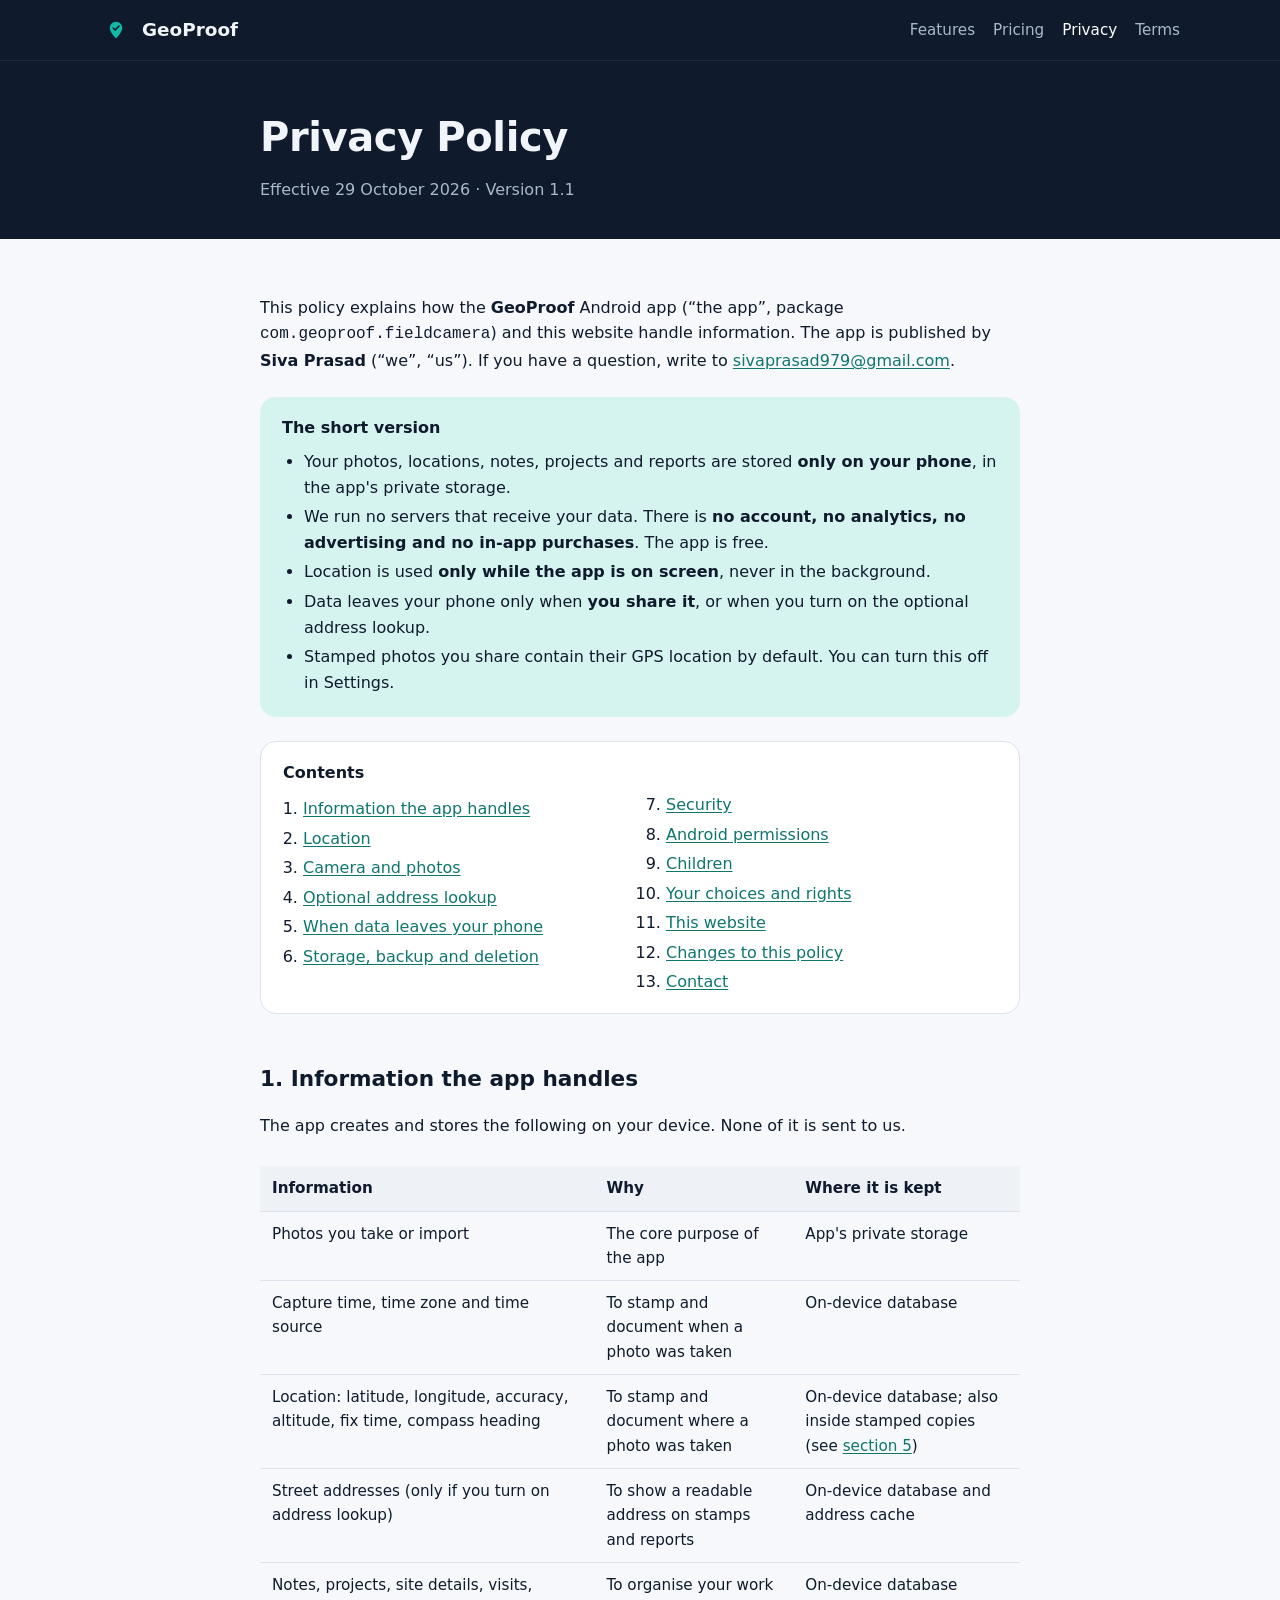
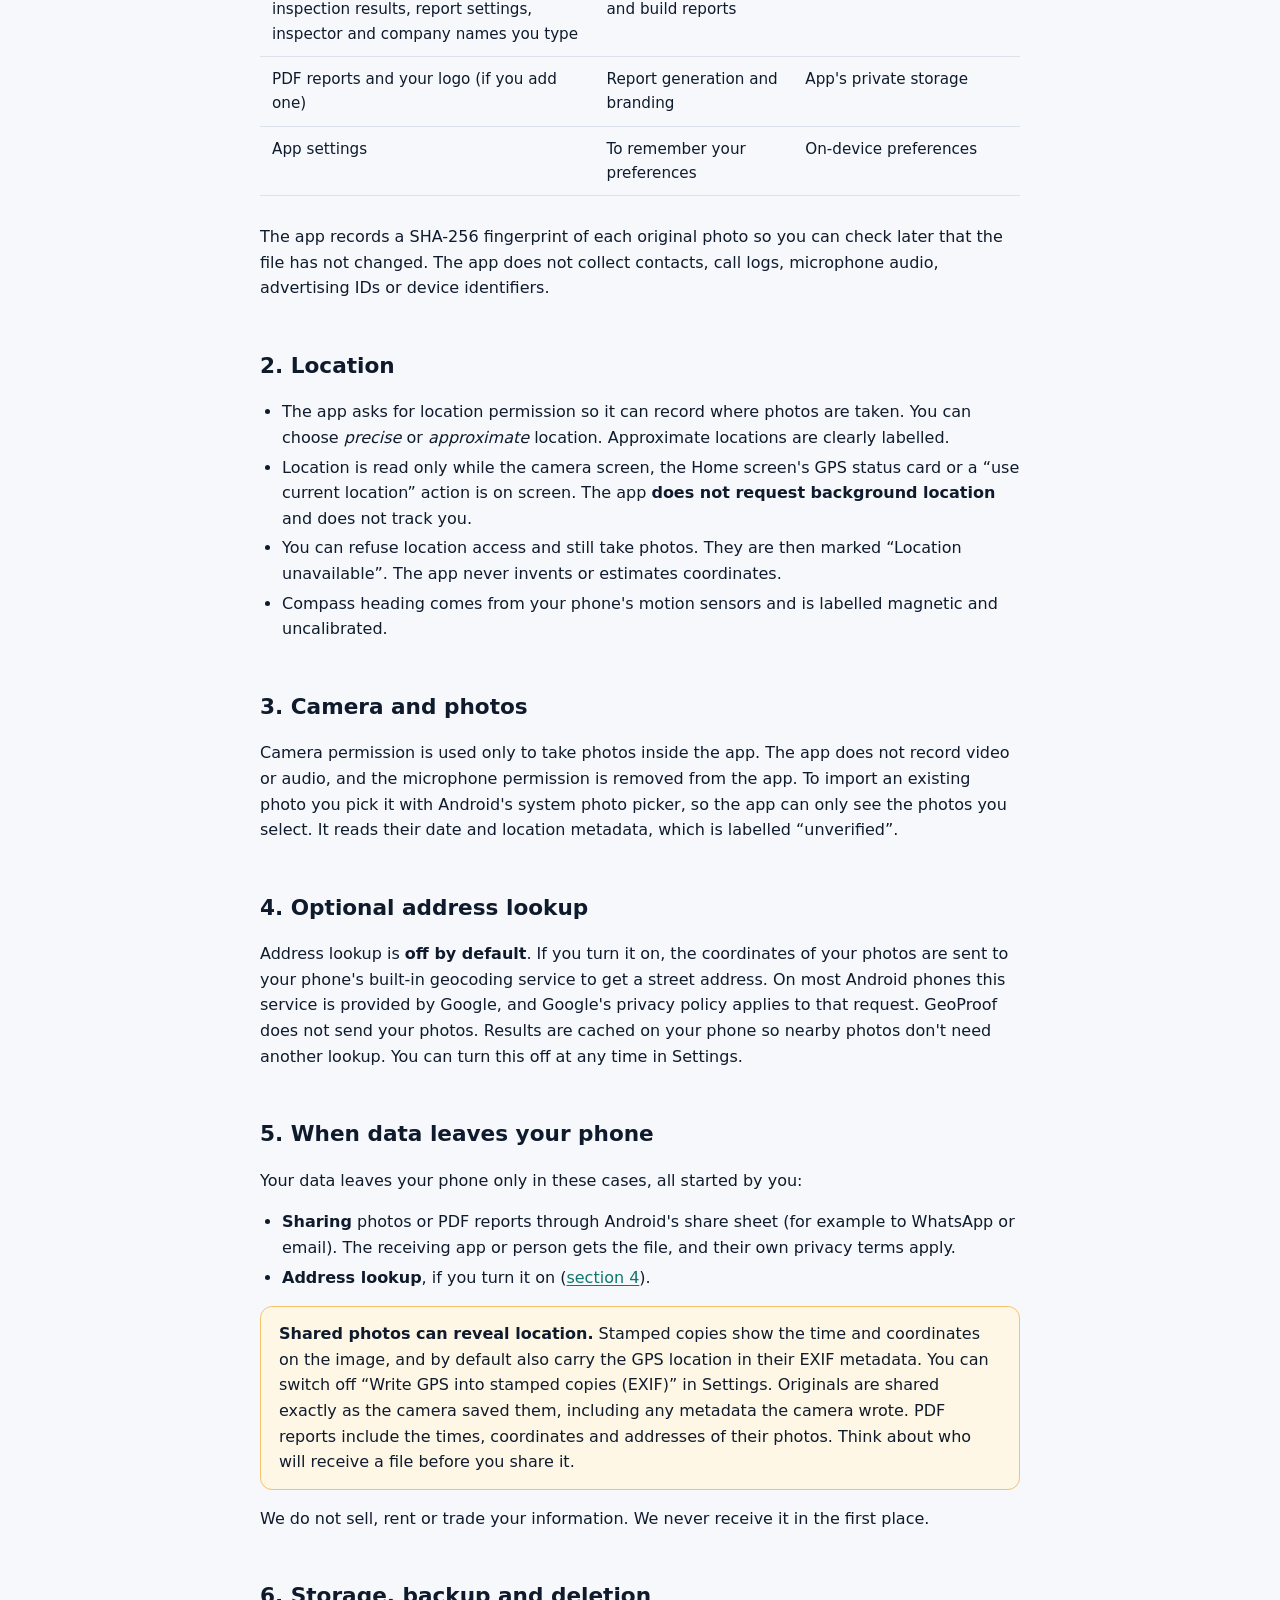
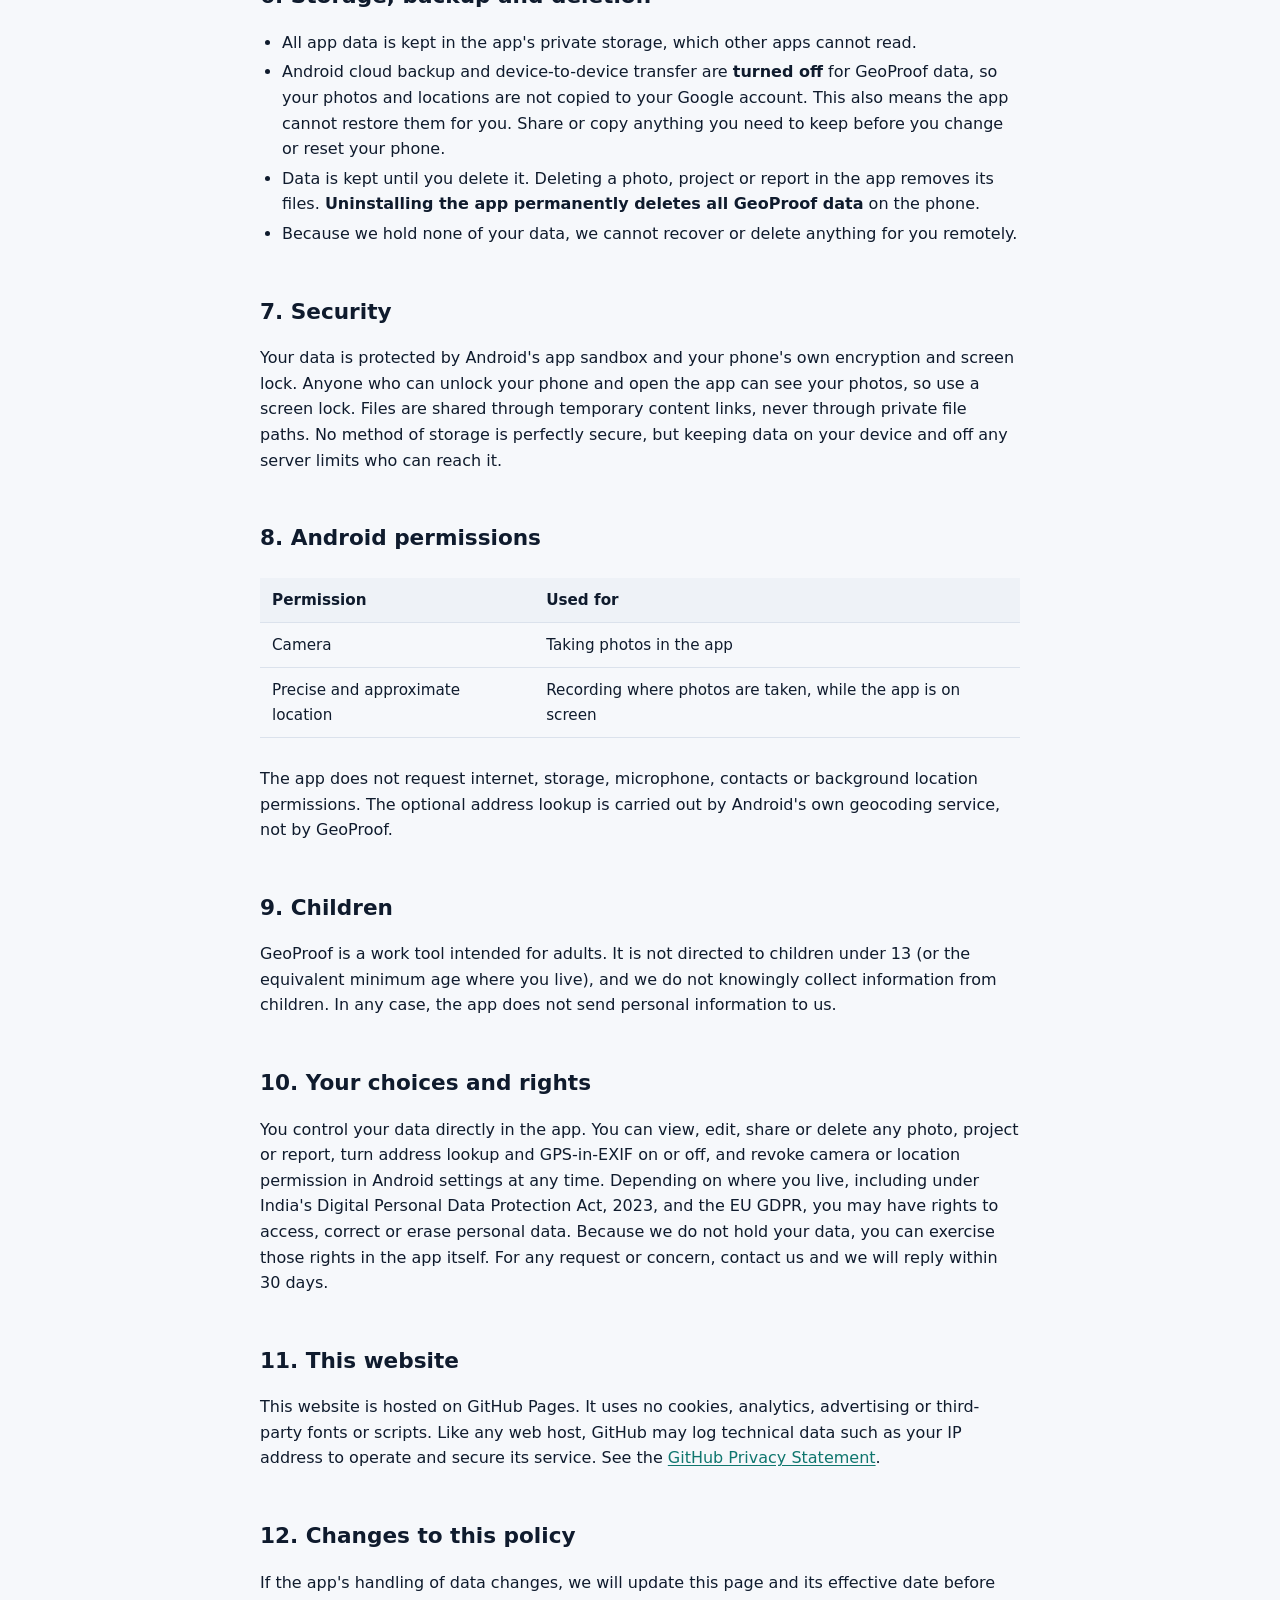
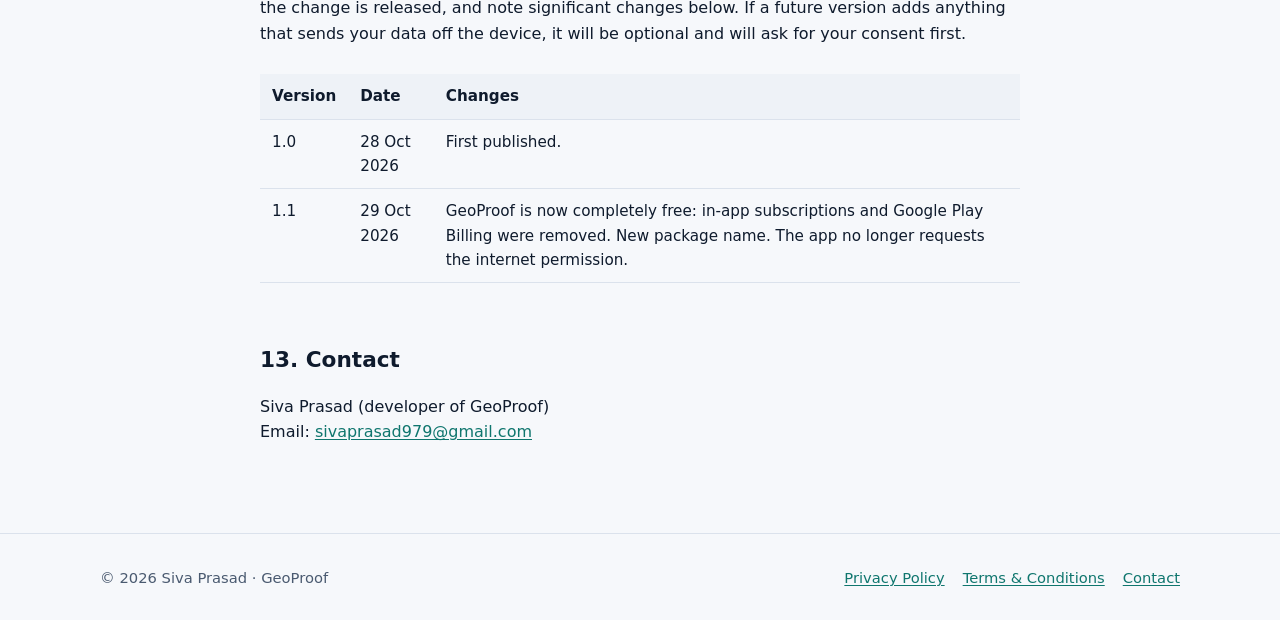
==== commit f44ca76b: "Privacy policy: update app package to com.geoproof.fieldcamera Co-Authored-By: Claude Opus 5.5 <nore" ====
--- a/privacy.html
+++ b/privacy.html
@@ -34,7 +34,7 @@
 
   <article class="doc narrow">
     <p>This policy explains how the <strong>GeoProof</strong> Android app (“the app”, package
-      <code>io.github.shivakanumala.geoproof</code>) and this website handle information. The app is published by
+      <code>com.geoproof.fieldcamera</code>) and this website handle information. The app is published by
       <strong>Siva Prasad</strong> (“we”, “us”). If you have a question, write to
       <a href="mailto:sivaprasad979@gmail.com">sivaprasad979@gmail.com</a>.</p>
 
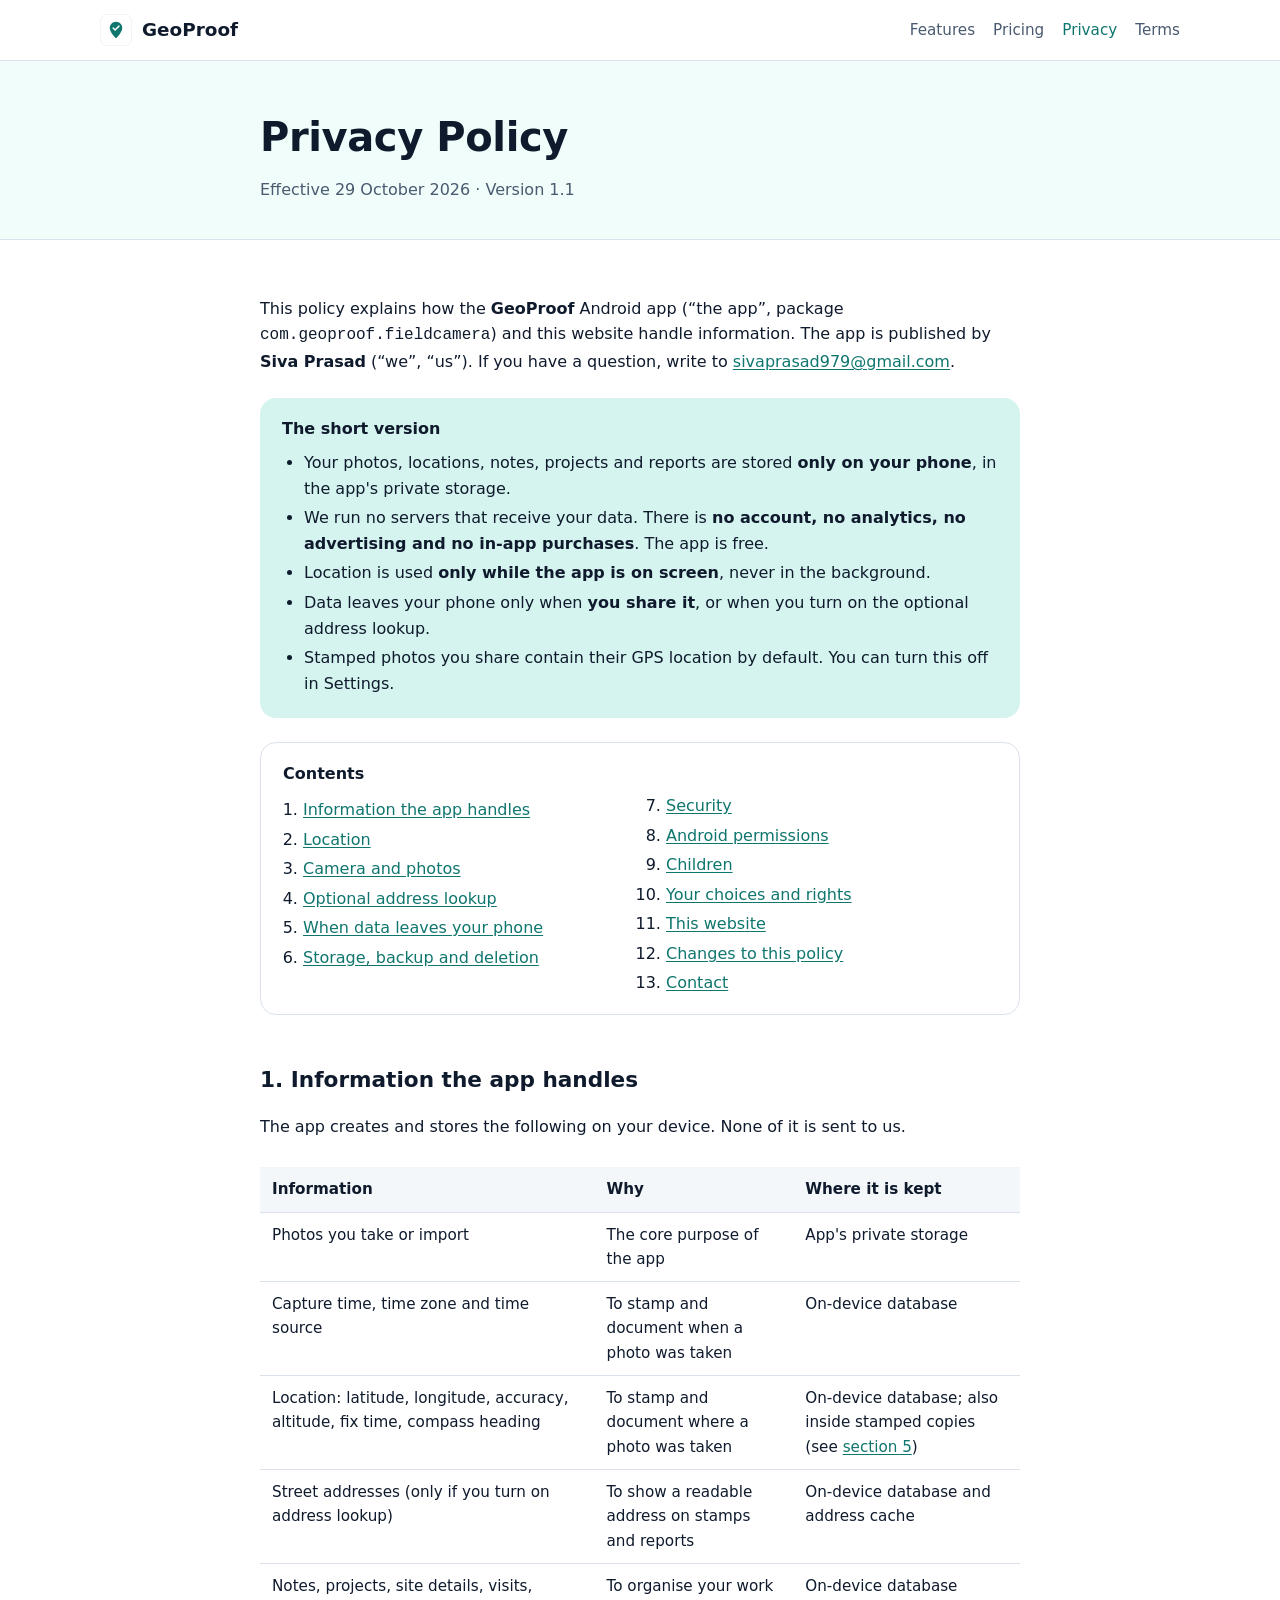
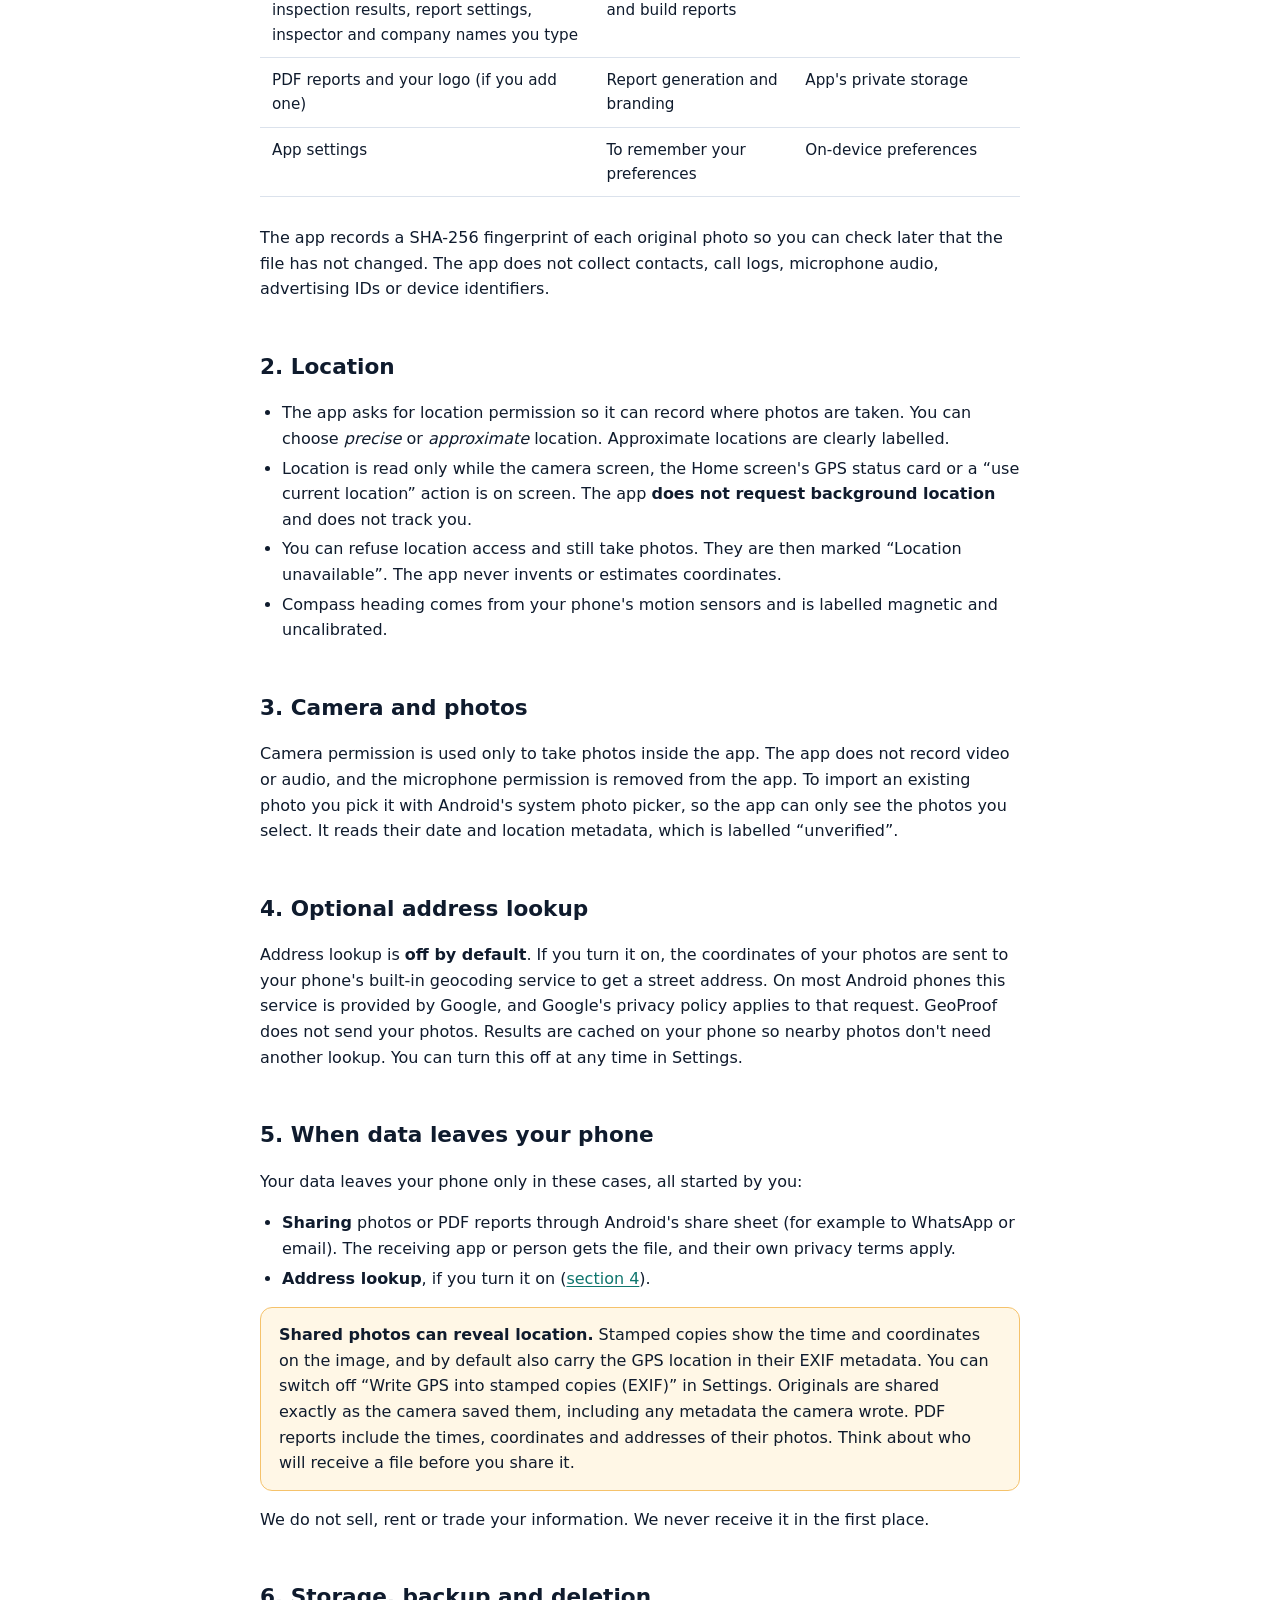
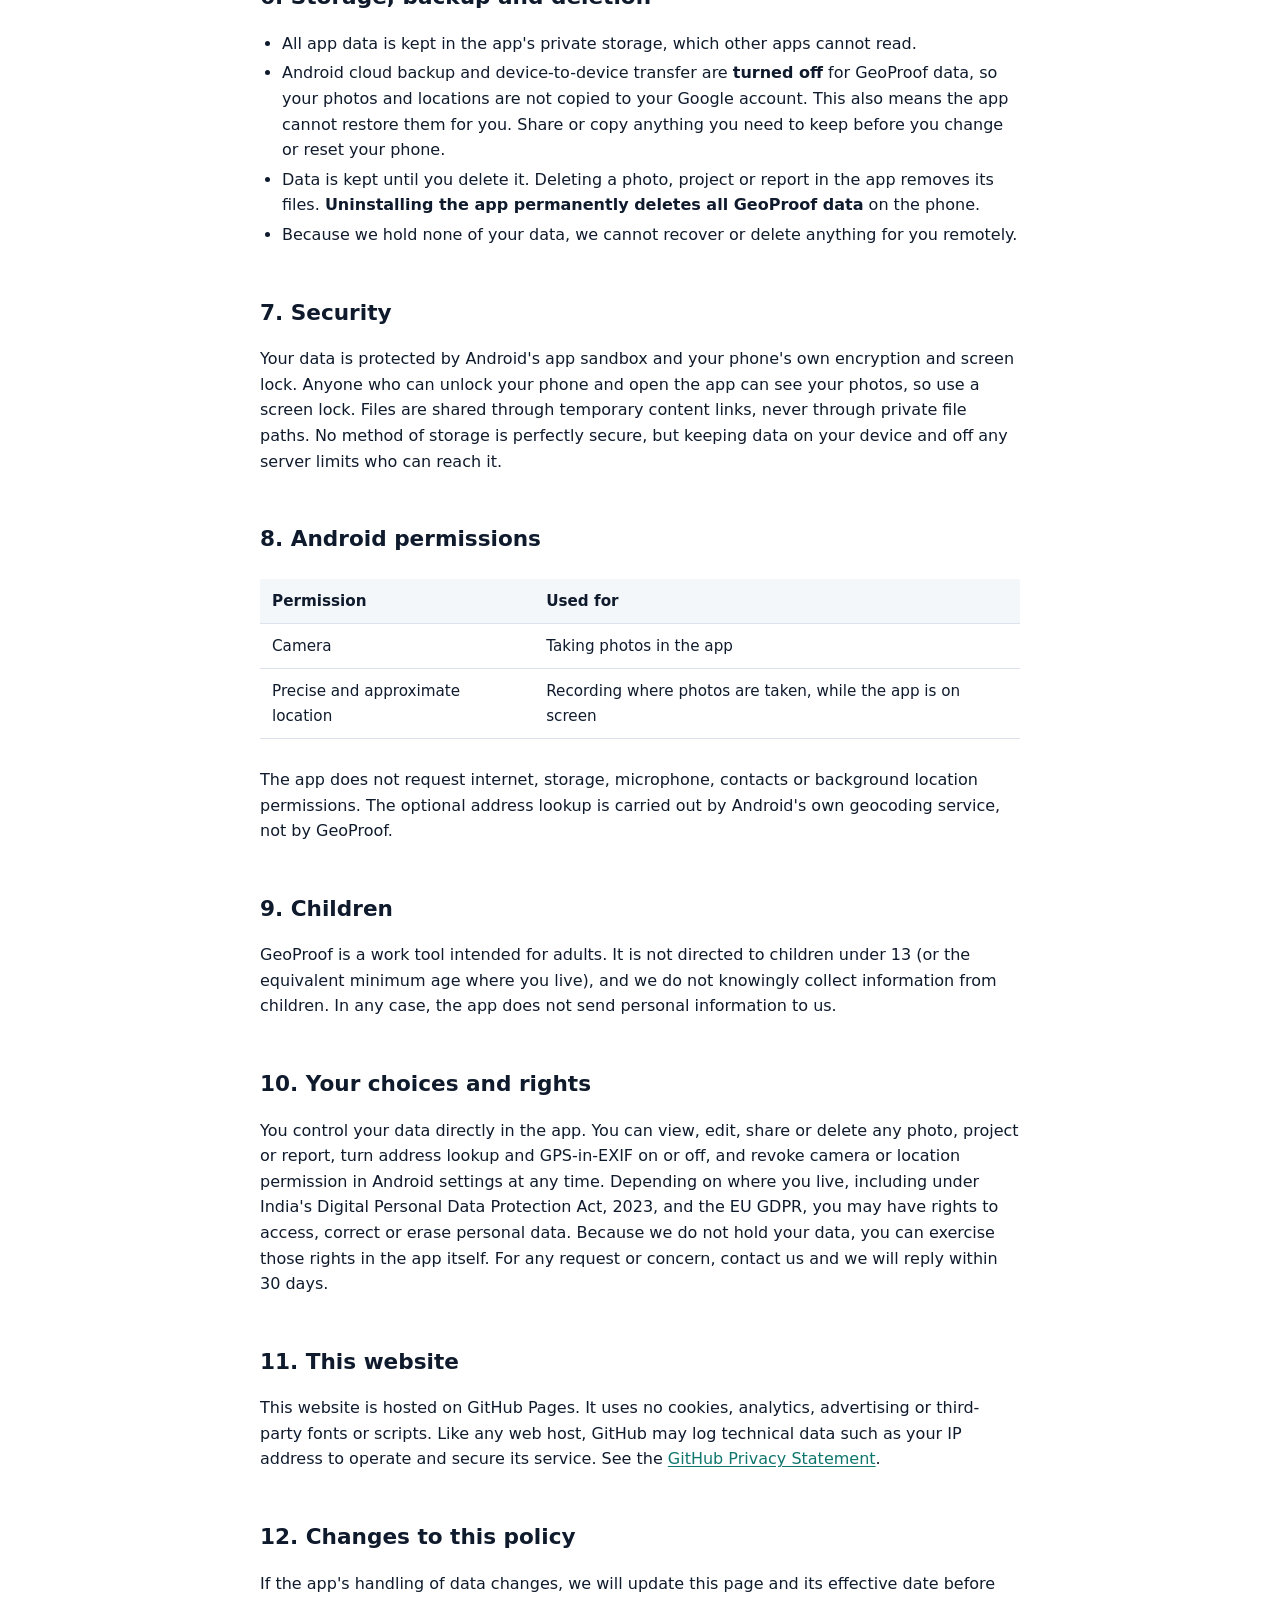
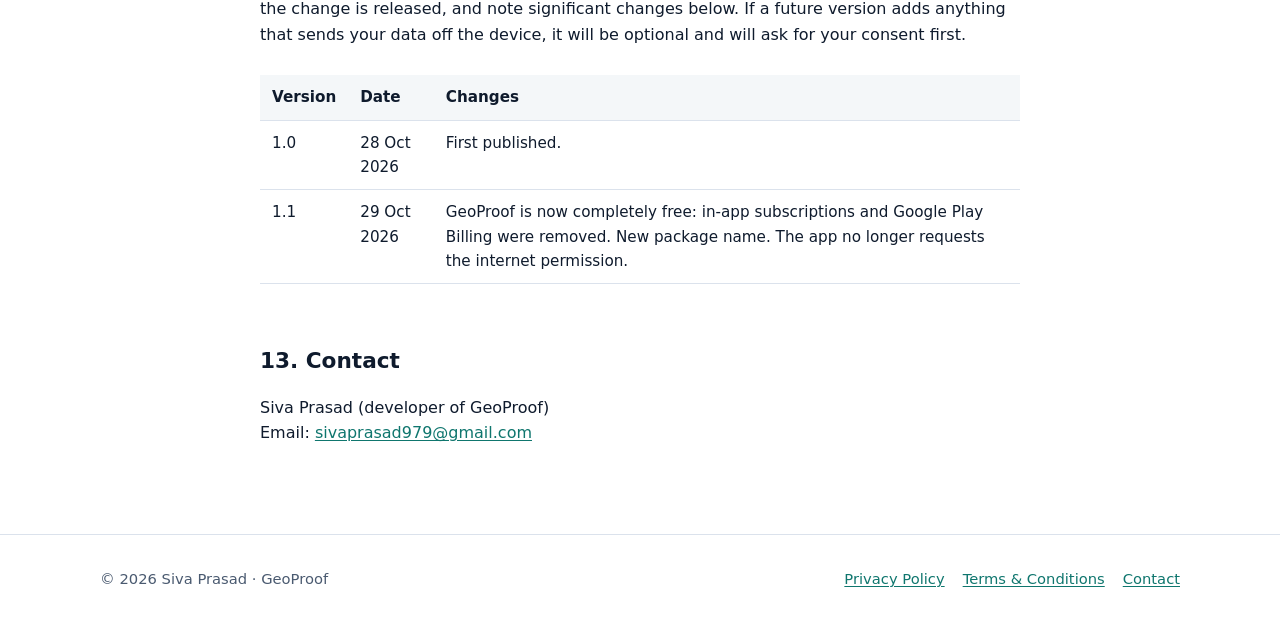
==== commit cda8931b: "Switch website to a white theme and use the Play showcase screenshots Replace the old screens (which" ====
--- a/privacy.html
+++ b/privacy.html
@@ -5,7 +5,7 @@
   <meta name="viewport" content="width=device-width, initial-scale=1">
   <title>Privacy Policy — GeoProof</title>
   <meta name="description" content="How the GeoProof app handles photos, location and other data. No account, no cloud upload, no analytics.">
-  <meta name="theme-color" content="#0F1B2D">
+  <meta name="theme-color" content="#ffffff">
   <link rel="icon" href="assets/icon.svg" type="image/svg+xml">
   <link rel="stylesheet" href="assets/style.css">
 </head>
--- a/assets/style.css
+++ b/assets/style.css
@@ -1,18 +1,18 @@
 /* GeoProof website. No external fonts, scripts or trackers by design. */
 :root {
-  --bg: #f6f8fb;
+  --bg: #ffffff;
   --surface: #ffffff;
-  --surface-2: #eef2f7;
+  --surface-2: #f4f7f9;
   --text: #0f1b2d;
   --muted: #4a5a70;
   --border: #dbe2ec;
   --accent: #0f766e;
   --accent-strong: #0b5e58;
   --accent-soft: #d5f3ef;
-  --hero-bg: #0f1b2d;
-  --hero-text: #f1f5f9;
-  --hero-muted: #a9b8cc;
-  --teal: #14b8a6;
+  --hero-bg: #ffffff;
+  --hero-text: #0f1b2d;
+  --hero-muted: #4a5a70;
+  --teal: #0f766e;
   --warn-bg: #fff7e6;
   --warn-border: #f5c26b;
   --radius: 16px;
@@ -20,25 +20,6 @@
   color-scheme: light;
 }
 
-@media (prefers-color-scheme: dark) {
-  :root {
-    --bg: #0b1422;
-    --surface: #13213a;
-    --surface-2: #16263d;
-    --text: #e8eef6;
-    --muted: #a9b8cc;
-    --border: #22344f;
-    --accent: #2dd4bf;
-    --accent-strong: #5eead4;
-    --accent-soft: #123b3d;
-    --hero-bg: #0f1b2d;
-    --warn-bg: #2a2212;
-    --warn-border: #8a6a24;
-    --shadow: 0 1px 2px rgb(0 0 0 / 30%), 0 8px 24px rgb(0 0 0 / 25%);
-    color-scheme: dark;
-  }
-}
-
 *, *::before, *::after { box-sizing: border-box; }
 
 html { -webkit-text-size-adjust: 100%; }
@@ -70,7 +51,9 @@
 .site-header {
   background: var(--hero-bg);
   color: var(--hero-text);
-  border-bottom: 1px solid rgb(255 255 255 / 6%);
+  border-bottom: 1px solid var(--border);
+  position: sticky; top: 0; z-index: 5;
+  background: rgb(255 255 255 / 92%); backdrop-filter: blur(8px);
 }
 .site-header .wrap {
   display: flex; align-items: center; justify-content: space-between;
@@ -81,13 +64,13 @@
   color: var(--hero-text); text-decoration: none; font-weight: 700; font-size: 1.15rem;
 }
 .brand img { width: 32px; height: 32px; }
-.brand:hover { color: #fff; }
+.brand:hover { color: var(--accent); }
 .nav { display: flex; gap: 4px 18px; flex-wrap: wrap; }
 .nav a { color: var(--hero-muted); text-decoration: none; font-size: .95rem; }
-.nav a:hover, .nav a[aria-current="page"] { color: #fff; }
+.nav a:hover, .nav a[aria-current="page"] { color: var(--accent); }
 
 /* Hero */
-.hero { background: var(--hero-bg); color: var(--hero-text); padding: 56px 0 72px; overflow: hidden; }
+.hero { background: linear-gradient(180deg, #ffffff 0%, #f0fdfa 100%); color: var(--hero-text); padding: 56px 0 72px; overflow: hidden; }
 .hero .wrap { display: grid; grid-template-columns: 1.15fr .85fr; gap: 48px; align-items: center; }
 .eyebrow {
   display: inline-block; font-size: .8rem; letter-spacing: .08em; text-transform: uppercase;
@@ -103,21 +86,22 @@
 }
 .btn-primary { background: var(--teal); color: #062925; }
 .btn-primary:hover { background: #2dd4bf; color: #062925; }
-.btn-ghost { border-color: rgb(255 255 255 / 20%); color: var(--hero-text); }
-.btn-ghost:hover { border-color: rgb(255 255 255 / 45%); color: #fff; }
+.btn-ghost { border-color: var(--border); background: var(--surface); color: var(--text); }
+.btn-ghost:hover { border-color: var(--accent); color: var(--accent); }
 .badge-soon {
-  font-size: .85rem; color: var(--hero-muted); padding: 6px 10px;
-  border: 1px dashed rgb(255 255 255 / 25%); border-radius: 999px;
+  font-size: .85rem; padding: 6px 10px;
+  border: 1px dashed var(--accent); color: var(--accent); background: var(--accent-soft); border-radius: 999px;
 }
 .trust { display: flex; flex-wrap: wrap; gap: 8px 20px; margin-top: 28px; padding: 0; list-style: none; color: var(--hero-muted); font-size: .92rem; }
 .trust li::before { content: "✓ "; color: var(--teal); font-weight: 700; }
 
 .phone {
-  justify-self: center; width: min(300px, 100%);
-  border-radius: 34px; padding: 10px; background: #050b14;
-  box-shadow: 0 30px 60px rgb(0 0 0 / 45%), inset 0 0 0 1px rgb(255 255 255 / 8%);
-}
-.phone img { border-radius: 26px; aspect-ratio: 540 / 1100; }
+  justify-self: center; width: min(340px, 100%);
+}
+.phone img {
+  border-radius: 28px; aspect-ratio: 540 / 960; width: 100%;
+  box-shadow: 0 30px 60px rgb(15 118 110 / 22%), 0 4px 12px rgb(15 27 45 / 8%);
+}
 
 /* Sections */
 section { padding: 72px 0; }
@@ -139,11 +123,11 @@
 }
 .icon svg { width: 22px; height: 22px; }
 
-.shots { display: grid; grid-template-columns: repeat(4, 1fr); gap: 20px; }
+.shots { display: grid; grid-template-columns: repeat(3, 1fr); gap: 24px; }
 .shots figure { margin: 0; }
 .shots img {
-  border-radius: 20px; border: 1px solid var(--border); box-shadow: var(--shadow);
-  aspect-ratio: 540 / 1100; width: 100%;
+  border-radius: 20px; box-shadow: var(--shadow);
+  aspect-ratio: 540 / 960; width: 100%;
 }
 .shots figcaption { text-align: center; color: var(--muted); font-size: .9rem; margin-top: 10px; }
 
@@ -173,7 +157,7 @@
 .note { color: var(--muted); font-size: .9rem; margin-top: 18px; }
 
 /* Legal pages */
-.doc-hero { background: var(--hero-bg); color: var(--hero-text); padding: 44px 0 36px; }
+.doc-hero { background: #f0fdfa; border-bottom: 1px solid var(--border); color: var(--hero-text); padding: 44px 0 36px; }
 .doc-hero h1 { margin: 0 0 8px; font-size: clamp(1.8rem, 4vw, 2.5rem); letter-spacing: -.01em; }
 .doc-hero p { margin: 0; color: var(--hero-muted); }
 .doc { padding: 40px 0 72px; }
